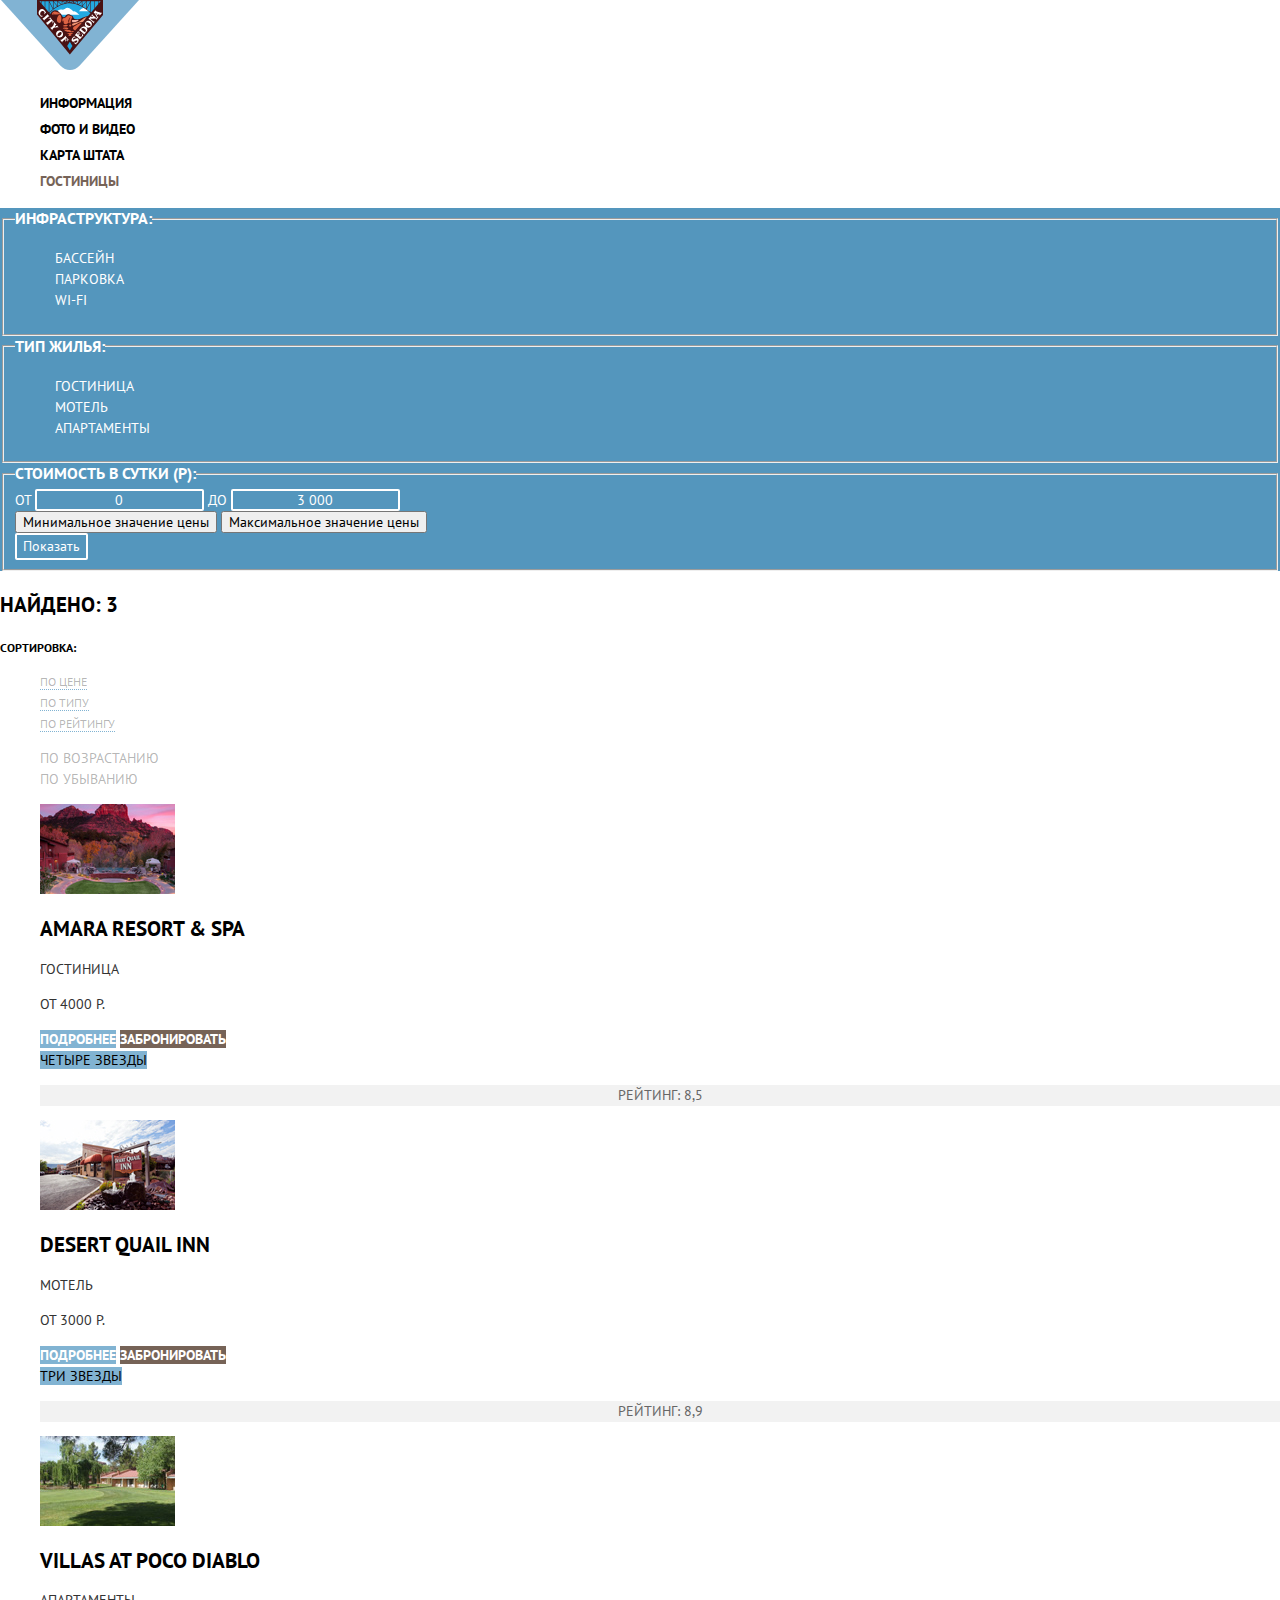
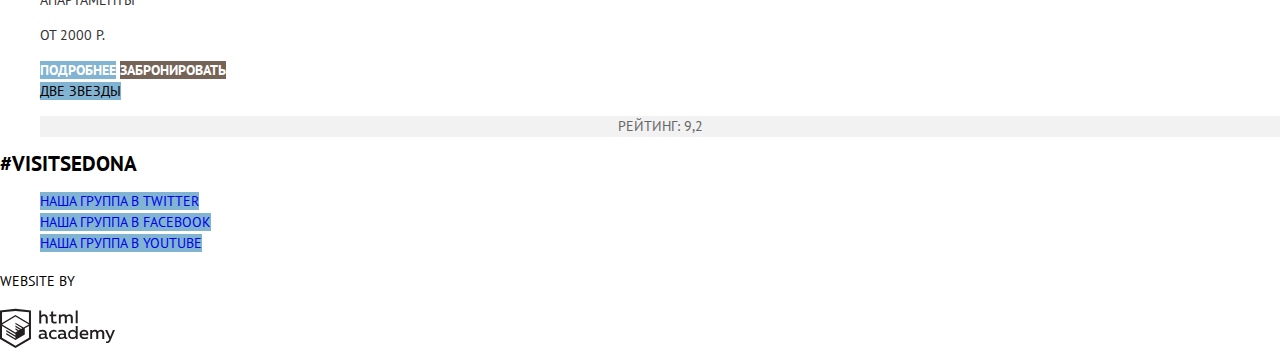
==== hotels.html @ 660ef790 "Исправляет мелкие ошибки в стилях и разметке" ====
<!DOCTYPE html>
<html lang="ru">
  <head>
    <meta charset="utf-8">
    <title>Сайт города Седона</title>
    <link href="https://fonts.googleapis.com/css?family=PT+Sans:400,700&display=swap&subset=cyrillic" rel="stylesheet">
    <link href="css/normalize.css" rel="stylesheet">
    <link href="css/style.css" rel="stylesheet">
  </head>
  <body>

    <!-- Шапка сайта -->
    <header class="header">
        <a href="index.html" class="header__logo">
            <img  src="img/logo-sedona.svg" width="140" height="70" alt="Лого сайта Седона">
        </a>
        <nav class="header__navigaion navigation-header">
          <ul class="navigation-header__list">
            <li class="navigation-header__item">
              <a class="navigation-header__link" href="info.html">Информация</a>
            </li>
            <li class="navigation-header__item">
                <a class="navigation-header__link" href="media.html">Фото и видео</a>
            </li>
            <li class="navigation-header__item">
                <a class="navigation-header__link" href="maps.html">Карта штата</a>
            </li>
            <li class="navigation-header__item">
                <a class="navigation-header__link navigation-header__link--current" href="#">Гостиницы</a>
            </li>
          </ul>
        </nav>
      </header>

      <!-- Главное содержимое страницы -->
      <main class="main">
        <h1 class="visually-hidden">Поиск гостиницы</h1>

        <!-- Раздел с формой поиска отеля -->
        <section class="hotel-search-inner">
          <h2 class="visually-hidden">Форма поиска гостиницы</h2>
            <form  class="form-inner">
              <!-- Группа чекбоксов Инфраструктура -->
              <fieldset class="form-inner__form-group">
                <legend class="form-inner__form-title">
                  Инфраструктура:
                </legend>
                <ul class="form-inner__list" role="none">
                  <li class="form-inner__item">
                    <input class="form-inner__input form-inner__input--checkbox visually-hidden" type="checkbox" name="infrastructure" value="pool" id="infrastructure-pool" checked>
                    <label class="form-inner__label" for="infrastructure-pool">Бассейн</label>
                  </li>
                  <li class="form-inner__item">
                      <input class="form-inner__input form-inner__input--checkbox visually-hidden" type="checkbox" name="infrastructure" value="parking" id="infrastructure-parking">
                      <label class="form-inner__label" for="infrastructure-parking">Парковка</label>
                  </li>
                  <li class="form-inner__item">
                      <input class="form-inner__input form-inner__input--checkbox visually-hidden" type="checkbox" name="infrastructure" value="wifi" id="infrastructure-wifi">
                      <label class="form-inner__label" for="infrastructure-wifi">wi-fi</label>
                  </li>
                </ul>
              </fieldset>

              <!-- Группа чекбоксов Тип жилья -->
              <fieldset class="form-inner__form-group">
                <legend class="form-inner__form-title">
                  Тип жилья:
                </legend>
                <ul class="form-inner__list" role="none">
                  <li class="form-inner__item">
                    <input class="form-inner__input form-inner__input--checkbox visually-hidden" type="checkbox" name="type-housing" value="hotel" id="type-hotel" checked>
                    <label class="form-inner__label" for="type-hotel">Гостиница</label>
                  </li>
                  <li class="form-inner__item">
                      <input class="form-inner__input form-inner__input--checkbox visually-hidden" type="checkbox" name="type-housing" value="motel" id="type-motel" checked>
                      <label class="form-inner__label" for="type-motel">Мотель</label>
                  </li>
                  <li class="form-inner__item">
                      <input class="form-inner__input form-inner__input--checkbox visually-hidden" type="checkbox" name="type-housing" value="apartments" id="type-apartments" checked>
                      <label class="form-inner__label" for="type-apartments">Апартаменты</label>
                  </li>
                </ul>
              </fieldset>

              <!-- Выбор из диапазона -->
              <fieldset class="form-inner__form-group">
                <legend class="form-inner__form-title">
                  Стоимость в сутки (Р):
                </legend>
                <div class="form-inner__range-filter">
                  <div class="form-inner__price-fields">
                      <label class="form-inner__label">От
                        <input class="form-inner__input form-inner__input--text" type="text" name="price-min" value="0" placeholder="От 0">
                      </label>
                      <label class="form-inner__label">До
                        <input class="form-inner__input form-inner__input--text" type="text" name="price-max" value="3 000" placeholder="До 3000">
                      </label>
                  </div>
                  <div class="form-inner__range">
                    <div class="form-inner__range-bar"></div>
                    <div class="form-inner__range-bar form-inner__range-bar--fill"></div>
                    <button class="form-inner__range-grip form-inner__range-grip--min" type="button">Минимальное значение цены</button>
                    <button class="form-inner__range-grip form-inner__range-grip--max" type="button">Максимальное значение цены</button>
                  </div>
                </div>
                <button class="form-inner__button-show" type="submit">Показать</button>
              </fieldset>
            </form>
        </section>

        <!-- Раздел сортировки результатов поиска-->
        <section class="sorting">
          <p class="sorting__text">Найдено: 3</p>
          <h2 class="sorting__title">Сортировка:</h2>
          <ul class="sorting__list">
            <li class="sorting__item">
              <a class="sorting__link sorting__link--current" href="#">По цене</a>
            </li>
            <li class="sorting__item">
              <a class="sorting__link" href="#">По типу</a>
            </li>
            <li class="sorting__item">
              <a class="sorting__link" href="#">По рейтингу</a>
            </li>

          </ul>
          <ul class="sorting__direction-list">
            <li class="sorting__direction-item">
              <a class="sorting__direction-link sorting__direction-link--up" href="#">По возрастанию</a>
            </li>
            <li class="sorting__direction-item">
              <a class="sorting__direction-link sorting__direction-link--down sorting__direction-link--current" href="#">По убыванию</a>
            </li>
          </ul>
        </section>

        <!-- Раздел с результатами сортировки -->
        <section class="catalog">
          <h2 class="visually-hidden">Каталог</h2>
          <ul class="catalog__list">
            <li class="catalog__item">
              <img class="catalog__image" src="img/hotel_1.jpg" width="135" height="90" alt="Amara Resort & Spa">
              <h3 class="catalog__title">
                <a href="#" class="catalog__title-link">Amara Resort & Spa</a>
              </h3>
              <p class="catalog__type-hotel">Гостиница</p>
              <p class="catalog__cost">От 4000 Р.</p>
              <a class="catalog__button catalog__button--more-details" href="#">Подробнее</a>
              <a class="catalog__button catalog__button--booking" href="#">Забронировать</a>
              <div class="catalog__raiting">
                <span class="catalog__raiting-stars">Четыре звезды</span>
                <p class="catalog__raiting-numbers">Рейтинг: 8,5</p>
              </div>
            </li>
            <li class="catalog__item">
                <img class="catalog__image" src="img/hotel_2.jpg" width="135" height="90" alt="Desert Quail Inn">
                <h3 class="catalog__title">
                  <a href="#" class="catalog__title-link">Desert Quail Inn</a>
                </h3>
                <p class="catalog__type-hotel">Мотель</p>
                <p class="catalog__cost">От 3000 Р.</p>
                <a class="catalog__button catalog__button--more-details" href="#">Подробнее</a>
                <a class="catalog__button catalog__button--booking" href="#">Забронировать</a>
                <div class="catalog__raiting">
                  <span class="catalog__raiting-stars">Три звезды</span>
                  <p class="catalog__raiting-numbers">Рейтинг: 8,9</p>
                </div>
            </li>
            <li class="catalog__item">
                <img class="catalog__image" src="img/hotel_3.jpg" width="135" height="90" alt="Villas at Poco Diablo">
                <h3 class="catalog__title">
                  <a href="#" class="catalog__title-link">Villas at Poco Diablo</a>
                </h3>
                <p class="catalog__type-hotel">Апартаменты</p>
                <p class="catalog__cost">От 2000 Р.</p>
                <a class="catalog__button catalog__button--more-details" href="#">Подробнее</a>
                <a class="catalog__button catalog__button--booking" href="#">Забронировать</a>
                <div class="catalog__raiting">
                  <span class="catalog__raiting-stars">Две звезды</span>
                  <p class="catalog__raiting-numbers">Рейтинг: 9,2</p>
                </div>
            </li>
          </ul>
        </section>
      </main>

      <!-- Подвал сайта -->
      <footer class="footer">
        <span class="footer__hashtag">#visitsedona</span>
        <ul class="footer__socials-list">
          <li class="footer__socials-item">
            <a href="#" class="footer__socials-link footer__socials-link--twitter">Наша группа в Twitter</a>
          </li>
          <li class="footer__socials-item">
              <a href="#" class="footer__socials-link footer__socials-link--facebook">Наша группа в Facebook</a>
          </li>
          <li class="footer__socials-item">
              <a href="#" class="footer__socials-link footer__socials-link--youtube">Наша группа в Youtube</a>
          </li>
        </ul>
        <p class="footer__developer-name">Website by</p>
        <span class="footer__logo">
          <a class="footer__developer-link" href="https://htmlacademy.ru/intensive/htmlcss" >
            <img class="footer__developer-image" src="img/logo-htmlacademy.svg" width="115" height="41" alt="htmlacademy.ru">
          </a>
        </span>
      </footer>
  </body>
</html>
---- css/style.css ----
body {
  margin: 0;
  padding: 0;
  font-family: "PT Sans", Arial, sans-serif;
  font-size: 14px;
  line-height: 21px;
  font-weight: 400;
  color: #000000;
  text-transform: uppercase;
}

a {
  text-decoration: none;
}

.visually-hidden {
  position: absolute;
  width: 1px;
  height: 1px;
  margin: -1px;
  border: 0;
  padding: 0;
  white-space: nowrap;
  clip-path: inset(100%);
  clip: rect(0 0 0 0);
  overflow: hidden;
}

/* Стили Header */

.navigation-header {
  line-height: 26px;
}

.navigation-header__list {
  list-style: none;
}

.navigation-header__link {
  color: #000000;
  font-weight: 700;
}

.navigation-header__link:hover,
.navigation-header__link:focus {
  color: #81b3d2;
}

.navigation-header__link:active {
  color: rgba(0, 0, 0, 0.3);
}

.navigation-header__link--current {
  color: #766357;
}

/* Стили index.html */

.main__title {
  font-size: 21px;
  line-height: 26px;
  font-weight: 700;
}

.features {
  background-color: #81b3d2;
}

.features__list {
  list-style: none;
}

.features__title {
  font-size: 14px;
  line-height: 26px;
  color: #333333;
}

.features-item__title {
  font-size: 21px;
  font-weight: 700;
}

.features-item__item-number,
.features-item__description {
  color: #333333;
}

.features-item__title--text-white,
.features-item__item-number--text-white,
.features-item__description--text-white {
  color: #ffffff;
}

.city-attractions {
  list-style: none;
  color: #000000;
}

.city-attractions__title {
  font-size: 21px;
  font-weight: 700;
}

.city-attractions__description {
  color: #333333;
}

.hotel-search__question {
  font-size: 30px;
  line-height: 36px;
  font-weight: 700;
}

.hotel-search__description {
  line-height: 24px;
  color: #333333;
}

.hotel-search__button {
  font: inherit;
  font-size: 21px;
  line-height: 26px;
  font-weight: 700;
  color: #ffffff;
  text-align: center;
  vertical-align: middle;
  text-transform: uppercase;

  border: none;
}

.hotel-search__button-popup {
  background-color: #766357;
}

.hotel-search__button-popup:hover,
.hotel-search__button-popup:focus {
  background-color: #604e43;
}

.hotel-search__button-popup:active {
  color: rgba(255, 255, 255, 0.3);
  background-color: #503e33;
}

.hotel-search__field-name {
  line-height: 26px;
  font-weight: 700;
}

.hotel-search__input {
  font: inherit;
  font-weight: 700;
  text-transform: uppercase;

  background-color: #f2f2f2;
  border: 2px solid #f2f2f2;
}

.hotel-search__input:hover {
  background-color: #ebebeb;
}

.hotel-search__input:focus {
  background-color: #ffffff;
}

::-moz-placeholder {
  opacity: 1;
}

.hotel-search__input::-webkit-input-placeholder { /* Chrome/Opera/Safari */
  color: #000000;
}
.hotel-search__input::-moz-placeholder { /* Firefox 19+ */
  color: #000000;
}
.hotel-search__input:-ms-input-placeholder { /* IE 10+ */
  color: #000000;
}
.hotel-search__input:-moz-placeholder { /* Firefox 18- */
  color: #000000;
}

.hotel-search__button-search {
  background-color: #81b3d2;
}

.hotel-search__button-search:hover,
.hotel-search__button-search:focus {
  background-color: #669ec0;
}

.hotel-search__button-search:active {
  color: rgba(255, 255, 255, 0.3);
  background-color: #5496bd;
}

.map__image {
  background-color: #f2f1ef;
}

/* Стили hotels.html */

.form-inner {
  background-color: #5496bd;
}

.form-inner__list,
.sorting__list,
.sorting__direction-list,
.catalog__list {
  list-style: none;
}

.form-inner__form-title {
  font-size: 16px;
  font-weight: 700;
  color: #ffffff;
}

.form-inner__label {
  color: #ffffff;
}

.form-inner__input {
  background-color: transparent;
  border: 2px solid #ffffff;
  border-radius: 2px;
}

.form-inner__input--text {
  color: #ffffff;
  text-align: center;
}

.form-inner__button-show {
  font: inherit;
  color: #ffffff;
  background-color: transparent;
  border: 2px solid #ffffff;
  border-radius: 2px;
  text-align: center;
}

.form-inner__button-show:hover,
.form-inner__button-show:active,
.form-inner__button-show:focus{
  color: #000000;
  background-color: #ffffff;
  border: 2px solid #ffffff;
}

.sorting__text,
.catalog__title-link {
  font-size: 21px;
  line-height: 26px;
  font-weight: 700;
}

.sorting__title,
.sorting__link {
  font-size: 12px;
  line-height: 18px;
}

.sorting__link,
.sorting__direction-link {
  color: rgba(0, 0, 0, 0.3);
}

.sorting__link {
  border-bottom: 1px dotted #81b3d2;
}

.sorting__link:hover,
.sorting__link:focus,
.sorting__direction-link:hover,
.sorting__direction-link:focus {
  color: #81b3d2;
}

.sorting__link:active,
.sorting__direction-link:active {
  color: #000000;
  border: none;
}

.catalog__image {
  background-color: #5496bd;
}

.catalog__title-link {
  color: #000000;
}

.catalog__title-link:hover,
.catalog__title-link:focus {
  color: #81b3d2;
}

.catalog__title-link:active {
  color: rgba(0, 0, 0, 0.3);
}

.catalog__type-hotel,
.catalog__cost {
  color: #333333;
}

.catalog__button {
  color: #ffffff;
  font-weight: 700;
  text-align: center;
}

.catalog__button--more-details {
  background-color: #81b3d2;
}

.catalog__button--more-details:hover,
.catalog__button--more-details:focus {
  background-color: #669ec0;
}

.catalog__button--more-details:active {
  color: rgba(255, 255, 255, 0.3);
  background-color: #5496bd;
}

.catalog__button--booking {
  background-color: #766357;
}

.catalog__button--booking:hover,
.catalog__button--booking:focus {
  background-color: #604e43;
}

.catalog__button--booking:active {
  color: rgba(255, 255, 255, 0.3);
  background-color: #503e33;
}

.catalog__raiting-stars {
  background-color: #81b3d2;
}

.catalog__raiting-numbers {
  color: #666666;
  text-align: center;
  background-color: #f2f2f2;
}

/* Стили Footer */

.footer__hashtag {
  font-size: 21px;
  font-weight: 700;
  line-height: 26px;
  color: #000000;
}

.footer__socials-list {
  list-style: none;
}

.footer__socials-link {
  background-color: #81b3d2;
}

.footer__socials-link:hover,
.footer__socials-link:focus {
  background-color: #669ec0;;
}

.footer__socials-link:active {
  background-color: #5496bd;;;
}

.footer__developer-name {
  line-height: 26px;
}
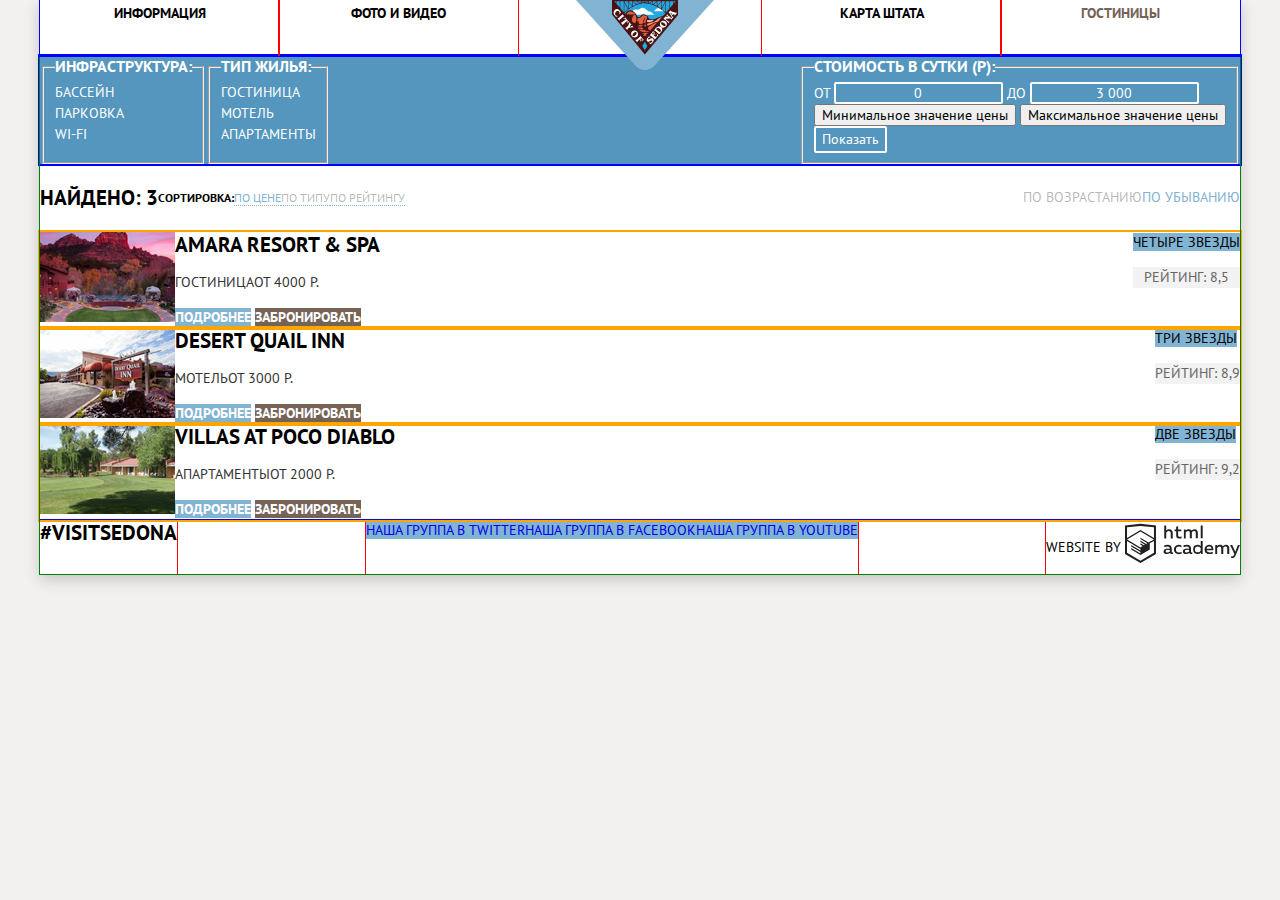
==== commit 9b97a32b: "Добавляет макросетки в index.himl и hotels.html" ====
--- a/hotels.html
+++ b/hotels.html
@@ -1,209 +1,239 @@
 <!DOCTYPE html>
 <html lang="ru">
-  <head>
-    <meta charset="utf-8">
-    <title>Сайт города Седона</title>
-    <link href="https://fonts.googleapis.com/css?family=PT+Sans:400,700&display=swap&subset=cyrillic" rel="stylesheet">
-    <link href="css/normalize.css" rel="stylesheet">
-    <link href="css/style.css" rel="stylesheet">
-  </head>
-  <body>
-
+
+<head>
+  <meta charset="utf-8">
+  <title>Сайт города Седона</title>
+  <link href="https://fonts.googleapis.com/css?family=PT+Sans:400,700&display=swap&subset=cyrillic" rel="stylesheet">
+  <link href="css/normalize.css" rel="stylesheet">
+  <link href="css/style.css" rel="stylesheet">
+</head>
+
+<body>
+  <div class="wrapper">
     <!-- Шапка сайта -->
     <header class="header">
-        <a href="index.html" class="header__logo">
-            <img  src="img/logo-sedona.svg" width="140" height="70" alt="Лого сайта Седона">
-        </a>
-        <nav class="header__navigaion navigation-header">
-          <ul class="navigation-header__list">
-            <li class="navigation-header__item">
-              <a class="navigation-header__link" href="info.html">Информация</a>
-            </li>
-            <li class="navigation-header__item">
-                <a class="navigation-header__link" href="media.html">Фото и видео</a>
-            </li>
-            <li class="navigation-header__item">
-                <a class="navigation-header__link" href="maps.html">Карта штата</a>
-            </li>
-            <li class="navigation-header__item">
-                <a class="navigation-header__link navigation-header__link--current" href="#">Гостиницы</a>
-            </li>
-          </ul>
-        </nav>
-      </header>
-
-      <!-- Главное содержимое страницы -->
-      <main class="main">
-        <h1 class="visually-hidden">Поиск гостиницы</h1>
-
-        <!-- Раздел с формой поиска отеля -->
-        <section class="hotel-search-inner">
-          <h2 class="visually-hidden">Форма поиска гостиницы</h2>
-            <form  class="form-inner">
-              <!-- Группа чекбоксов Инфраструктура -->
-              <fieldset class="form-inner__form-group">
-                <legend class="form-inner__form-title">
-                  Инфраструктура:
-                </legend>
-                <ul class="form-inner__list" role="none">
-                  <li class="form-inner__item">
-                    <input class="form-inner__input form-inner__input--checkbox visually-hidden" type="checkbox" name="infrastructure" value="pool" id="infrastructure-pool" checked>
-                    <label class="form-inner__label" for="infrastructure-pool">Бассейн</label>
-                  </li>
-                  <li class="form-inner__item">
-                      <input class="form-inner__input form-inner__input--checkbox visually-hidden" type="checkbox" name="infrastructure" value="parking" id="infrastructure-parking">
-                      <label class="form-inner__label" for="infrastructure-parking">Парковка</label>
-                  </li>
-                  <li class="form-inner__item">
-                      <input class="form-inner__input form-inner__input--checkbox visually-hidden" type="checkbox" name="infrastructure" value="wifi" id="infrastructure-wifi">
-                      <label class="form-inner__label" for="infrastructure-wifi">wi-fi</label>
-                  </li>
-                </ul>
-              </fieldset>
-
-              <!-- Группа чекбоксов Тип жилья -->
-              <fieldset class="form-inner__form-group">
-                <legend class="form-inner__form-title">
-                  Тип жилья:
-                </legend>
-                <ul class="form-inner__list" role="none">
-                  <li class="form-inner__item">
-                    <input class="form-inner__input form-inner__input--checkbox visually-hidden" type="checkbox" name="type-housing" value="hotel" id="type-hotel" checked>
-                    <label class="form-inner__label" for="type-hotel">Гостиница</label>
-                  </li>
-                  <li class="form-inner__item">
-                      <input class="form-inner__input form-inner__input--checkbox visually-hidden" type="checkbox" name="type-housing" value="motel" id="type-motel" checked>
-                      <label class="form-inner__label" for="type-motel">Мотель</label>
-                  </li>
-                  <li class="form-inner__item">
-                      <input class="form-inner__input form-inner__input--checkbox visually-hidden" type="checkbox" name="type-housing" value="apartments" id="type-apartments" checked>
-                      <label class="form-inner__label" for="type-apartments">Апартаменты</label>
-                  </li>
-                </ul>
-              </fieldset>
-
-              <!-- Выбор из диапазона -->
-              <fieldset class="form-inner__form-group">
-                <legend class="form-inner__form-title">
-                  Стоимость в сутки (Р):
-                </legend>
-                <div class="form-inner__range-filter">
-                  <div class="form-inner__price-fields">
-                      <label class="form-inner__label">От
-                        <input class="form-inner__input form-inner__input--text" type="text" name="price-min" value="0" placeholder="От 0">
-                      </label>
-                      <label class="form-inner__label">До
-                        <input class="form-inner__input form-inner__input--text" type="text" name="price-max" value="3 000" placeholder="До 3000">
-                      </label>
-                  </div>
-                  <div class="form-inner__range">
-                    <div class="form-inner__range-bar"></div>
-                    <div class="form-inner__range-bar form-inner__range-bar--fill"></div>
-                    <button class="form-inner__range-grip form-inner__range-grip--min" type="button">Минимальное значение цены</button>
-                    <button class="form-inner__range-grip form-inner__range-grip--max" type="button">Максимальное значение цены</button>
-                  </div>
-                </div>
-                <button class="form-inner__button-show" type="submit">Показать</button>
-              </fieldset>
-            </form>
-        </section>
-
-        <!-- Раздел сортировки результатов поиска-->
-        <section class="sorting">
-          <p class="sorting__text">Найдено: 3</p>
-          <h2 class="sorting__title">Сортировка:</h2>
-          <ul class="sorting__list">
-            <li class="sorting__item">
-              <a class="sorting__link sorting__link--current" href="#">По цене</a>
-            </li>
-            <li class="sorting__item">
-              <a class="sorting__link" href="#">По типу</a>
-            </li>
-            <li class="sorting__item">
-              <a class="sorting__link" href="#">По рейтингу</a>
-            </li>
-
-          </ul>
-          <ul class="sorting__direction-list">
-            <li class="sorting__direction-item">
-              <a class="sorting__direction-link sorting__direction-link--up" href="#">По возрастанию</a>
-            </li>
-            <li class="sorting__direction-item">
-              <a class="sorting__direction-link sorting__direction-link--down sorting__direction-link--current" href="#">По убыванию</a>
-            </li>
-          </ul>
-        </section>
-
-        <!-- Раздел с результатами сортировки -->
-        <section class="catalog">
-          <h2 class="visually-hidden">Каталог</h2>
-          <ul class="catalog__list">
-            <li class="catalog__item">
-              <img class="catalog__image" src="img/hotel_1.jpg" width="135" height="90" alt="Amara Resort & Spa">
+      <a href="index.html" class="header__logo">
+        <img src="img/logo-sedona.svg" width="140" height="70" alt="Лого сайта Седона">
+      </a>
+      <nav class="header__navigaion navigation-header">
+        <ul class="navigation-header__list">
+          <li class="navigation-header__item">
+            <a class="navigation-header__link" href="info.html">Информация</a>
+          </li>
+          <li class="navigation-header__item">
+            <a class="navigation-header__link" href="media.html">Фото и видео</a>
+          </li>
+          <li class="navigation-header__item">
+            <a class="navigation-header__link" href="maps.html">Карта штата</a>
+          </li>
+          <li class="navigation-header__item">
+            <a class="navigation-header__link navigation-header__link--current" href="#">Гостиницы</a>
+          </li>
+        </ul>
+      </nav>
+    </header>
+
+    <!-- Главное содержимое страницы -->
+    <main class="main">
+      <h1 class="visually-hidden">Поиск гостиницы</h1>
+
+      <!-- Раздел с формой поиска отеля -->
+      <section class="hotel-search-inner">
+        <h2 class="visually-hidden">Форма поиска гостиницы</h2>
+        <form class="form-inner">
+          <!-- Группа чекбоксов Инфраструктура -->
+          <fieldset class="form-inner__form-group">
+            <legend class="form-inner__form-title">
+              Инфраструктура:
+            </legend>
+            <ul class="form-inner__list" role="none">
+              <li class="form-inner__item">
+                <input class="form-inner__input form-inner__input--checkbox visually-hidden" type="checkbox"
+                  name="infrastructure" value="pool" id="infrastructure-pool" checked>
+                <label class="form-inner__label" for="infrastructure-pool">Бассейн</label>
+              </li>
+              <li class="form-inner__item">
+                <input class="form-inner__input form-inner__input--checkbox visually-hidden" type="checkbox"
+                  name="infrastructure" value="parking" id="infrastructure-parking">
+                <label class="form-inner__label" for="infrastructure-parking">Парковка</label>
+              </li>
+              <li class="form-inner__item">
+                <input class="form-inner__input form-inner__input--checkbox visually-hidden" type="checkbox"
+                  name="infrastructure" value="wifi" id="infrastructure-wifi">
+                <label class="form-inner__label" for="infrastructure-wifi">wi-fi</label>
+              </li>
+            </ul>
+          </fieldset>
+
+          <!-- Группа чекбоксов Тип жилья -->
+          <fieldset class="form-inner__form-group">
+            <legend class="form-inner__form-title">
+              Тип жилья:
+            </legend>
+            <ul class="form-inner__list" role="none">
+              <li class="form-inner__item">
+                <input class="form-inner__input form-inner__input--checkbox visually-hidden" type="checkbox"
+                  name="type-housing" value="hotel" id="type-hotel" checked>
+                <label class="form-inner__label" for="type-hotel">Гостиница</label>
+              </li>
+              <li class="form-inner__item">
+                <input class="form-inner__input form-inner__input--checkbox visually-hidden" type="checkbox"
+                  name="type-housing" value="motel" id="type-motel" checked>
+                <label class="form-inner__label" for="type-motel">Мотель</label>
+              </li>
+              <li class="form-inner__item">
+                <input class="form-inner__input form-inner__input--checkbox visually-hidden" type="checkbox"
+                  name="type-housing" value="apartments" id="type-apartments" checked>
+                <label class="form-inner__label" for="type-apartments">Апартаменты</label>
+              </li>
+            </ul>
+          </fieldset>
+
+          <!-- Выбор из диапазона -->
+          <fieldset class="form-inner__form-group">
+            <legend class="form-inner__form-title">
+              Стоимость в сутки (Р):
+            </legend>
+            <div class="form-inner__range-filter">
+              <div class="form-inner__price-fields">
+                <label class="form-inner__label">От
+                  <input class="form-inner__input form-inner__input--text" type="text" name="price-min" value="0"
+                    placeholder="От 0">
+                </label>
+                <label class="form-inner__label">До
+                  <input class="form-inner__input form-inner__input--text" type="text" name="price-max" value="3 000"
+                    placeholder="До 3000">
+                </label>
+              </div>
+              <div class="form-inner__range">
+                <div class="form-inner__range-bar"></div>
+                <div class="form-inner__range-bar form-inner__range-bar--fill"></div>
+                <button class="form-inner__range-grip form-inner__range-grip--min" type="button">Минимальное значение
+                  цены</button>
+                <button class="form-inner__range-grip form-inner__range-grip--max" type="button">Максимальное значение
+                  цены</button>
+              </div>
+            </div>
+            <button class="form-inner__button-show" type="submit">Показать</button>
+          </fieldset>
+        </form>
+      </section>
+
+      <!-- Раздел сортировки результатов поиска-->
+      <section class="sorting">
+        <p class="sorting__text">Найдено: 3</p>
+        <h2 class="sorting__title">Сортировка:</h2>
+        <ul class="sorting__list">
+          <li class="sorting__item">
+            <a class="sorting__link sorting__link--current" href="#">По цене</a>
+          </li>
+          <li class="sorting__item">
+            <a class="sorting__link" href="#">По типу</a>
+          </li>
+          <li class="sorting__item">
+            <a class="sorting__link" href="#">По рейтингу</a>
+          </li>
+
+        </ul>
+        <ul class="sorting__direction-list">
+          <li class="sorting__direction-item">
+            <a class="sorting__direction-link sorting__direction-link--up" href="#">По возрастанию</a>
+          </li>
+          <li class="sorting__direction-item">
+            <a class="sorting__direction-link sorting__direction-link--down sorting__direction-link--current"
+              href="#">По убыванию</a>
+          </li>
+        </ul>
+      </section>
+
+      <!-- Раздел с результатами сортировки -->
+      <section class="catalog">
+        <h2 class="visually-hidden">Каталог</h2>
+        <ul class="catalog__list">
+          <li class="catalog__item">
+            <img class="catalog__image" src="img/hotel_1.jpg" width="135" height="90" alt="Amara Resort & Spa">
+            <div class="catalog__wrapper">
               <h3 class="catalog__title">
                 <a href="#" class="catalog__title-link">Amara Resort & Spa</a>
               </h3>
-              <p class="catalog__type-hotel">Гостиница</p>
-              <p class="catalog__cost">От 4000 Р.</p>
+              <div class="catalog__container">
+                <p class="catalog__type-hotel">Гостиница</p>
+                <p class="catalog__cost">От 4000 Р.</p>
+              </div>
               <a class="catalog__button catalog__button--more-details" href="#">Подробнее</a>
               <a class="catalog__button catalog__button--booking" href="#">Забронировать</a>
-              <div class="catalog__raiting">
-                <span class="catalog__raiting-stars">Четыре звезды</span>
-                <p class="catalog__raiting-numbers">Рейтинг: 8,5</p>
-              </div>
-            </li>
-            <li class="catalog__item">
-                <img class="catalog__image" src="img/hotel_2.jpg" width="135" height="90" alt="Desert Quail Inn">
-                <h3 class="catalog__title">
-                  <a href="#" class="catalog__title-link">Desert Quail Inn</a>
-                </h3>
+            </div>
+            <div class="catalog__raiting">
+              <span class="catalog__raiting-stars">Четыре звезды</span>
+              <p class="catalog__raiting-numbers">Рейтинг: 8,5</p>
+            </div>
+          </li>
+          <li class="catalog__item">
+            <img class="catalog__image" src="img/hotel_2.jpg" width="135" height="90" alt="Desert Quail Inn">
+            <div class="catalog__wrapper">
+              <h3 class="catalog__title">
+                <a href="#" class="catalog__title-link">Desert Quail Inn</a>
+              </h3>
+              <div class="catalog__container">
                 <p class="catalog__type-hotel">Мотель</p>
                 <p class="catalog__cost">От 3000 Р.</p>
-                <a class="catalog__button catalog__button--more-details" href="#">Подробнее</a>
-                <a class="catalog__button catalog__button--booking" href="#">Забронировать</a>
-                <div class="catalog__raiting">
-                  <span class="catalog__raiting-stars">Три звезды</span>
-                  <p class="catalog__raiting-numbers">Рейтинг: 8,9</p>
-                </div>
-            </li>
-            <li class="catalog__item">
-                <img class="catalog__image" src="img/hotel_3.jpg" width="135" height="90" alt="Villas at Poco Diablo">
-                <h3 class="catalog__title">
-                  <a href="#" class="catalog__title-link">Villas at Poco Diablo</a>
-                </h3>
+              </div>
+              <a class="catalog__button catalog__button--more-details" href="#">Подробнее</a>
+              <a class="catalog__button catalog__button--booking" href="#">Забронировать</a>
+            </div>
+            <div class="catalog__raiting">
+              <span class="catalog__raiting-stars">Три звезды</span>
+              <p class="catalog__raiting-numbers">Рейтинг: 8,9</p>
+            </div>
+          </li>
+          <li class="catalog__item">
+            <img class="catalog__image" src="img/hotel_3.jpg" width="135" height="90" alt="Villas at Poco Diablo">
+            <div class="catalog__wrapper">
+              <h3 class="catalog__title">
+                <a href="#" class="catalog__title-link">Villas at Poco Diablo</a>
+              </h3>
+              <div class="catalog__container">
                 <p class="catalog__type-hotel">Апартаменты</p>
                 <p class="catalog__cost">От 2000 Р.</p>
-                <a class="catalog__button catalog__button--more-details" href="#">Подробнее</a>
-                <a class="catalog__button catalog__button--booking" href="#">Забронировать</a>
-                <div class="catalog__raiting">
-                  <span class="catalog__raiting-stars">Две звезды</span>
-                  <p class="catalog__raiting-numbers">Рейтинг: 9,2</p>
-                </div>
-            </li>
-          </ul>
-        </section>
-      </main>
-
-      <!-- Подвал сайта -->
-      <footer class="footer">
-        <span class="footer__hashtag">#visitsedona</span>
-        <ul class="footer__socials-list">
-          <li class="footer__socials-item">
-            <a href="#" class="footer__socials-link footer__socials-link--twitter">Наша группа в Twitter</a>
-          </li>
-          <li class="footer__socials-item">
-              <a href="#" class="footer__socials-link footer__socials-link--facebook">Наша группа в Facebook</a>
-          </li>
-          <li class="footer__socials-item">
-              <a href="#" class="footer__socials-link footer__socials-link--youtube">Наша группа в Youtube</a>
-          </li>
-        </ul>
+              </div>
+              <a class="catalog__button catalog__button--more-details" href="#">Подробнее</a>
+              <a class="catalog__button catalog__button--booking" href="#">Забронировать</a>
+            </div>
+            <div class="catalog__raiting">
+              <span class="catalog__raiting-stars">Две звезды</span>
+              <p class="catalog__raiting-numbers">Рейтинг: 9,2</p>
+            </div>
+          </li>
+        </ul>
+      </section>
+    </main>
+
+    <!-- Подвал сайта -->
+    <footer class="footer">
+      <span class="footer__hashtag">#visitsedona</span>
+      <ul class="footer__socials-list">
+        <li class="footer__socials-item">
+          <a href="#" class="footer__socials-link footer__socials-link--twitter">Наша группа в Twitter</a>
+        </li>
+        <li class="footer__socials-item">
+          <a href="#" class="footer__socials-link footer__socials-link--facebook">Наша группа в Facebook</a>
+        </li>
+        <li class="footer__socials-item">
+          <a href="#" class="footer__socials-link footer__socials-link--youtube">Наша группа в Youtube</a>
+        </li>
+      </ul>
+      <div class="footer__wrapper-developer">
         <p class="footer__developer-name">Website by</p>
         <span class="footer__logo">
-          <a class="footer__developer-link" href="https://htmlacademy.ru/intensive/htmlcss" >
-            <img class="footer__developer-image" src="img/logo-htmlacademy.svg" width="115" height="41" alt="htmlacademy.ru">
+          <a class="footer__developer-link" href="https://htmlacademy.ru/intensive/htmlcss">
+            <img class="footer__developer-image" src="img/logo-htmlacademy.svg" width="115" height="41"
+              alt="htmlacademy.ru">
           </a>
         </span>
-      </footer>
-  </body>
+      </div>
+    </footer>
+  </div>
+</body>
+
 </html>
--- a/css/style.css
+++ b/css/style.css
@@ -1,3 +1,11 @@
+html {
+  box-sizing: border-box;
+}
+
+*, *::after, *::before {
+  box-sizing: inherit;
+}
+
 body {
   margin: 0;
   padding: 0;
@@ -7,6 +15,7 @@
   font-weight: 400;
   color: #000000;
   text-transform: uppercase;
+  background-color: #f2f1ef;
 }
 
 a {
@@ -26,14 +35,47 @@
   overflow: hidden;
 }
 
+.wrapper {
+  outline: 1px solid #008000;
+  width: 1200px;
+  background-color: #ffffff;
+  margin: 0 auto;
+  box-shadow: 0px 5px 15px 0px rgba(0, 1, 1, 0.2);
+}
+
 /* Стили Header */
+.header {
+  position: relative;
+}
+
+.header__logo {
+  position: absolute;
+  top: 0;
+  left: 44.6%;
+}
 
 .navigation-header {
   line-height: 26px;
 }
 
 .navigation-header__list {
+  display: flex;
+  align-items: center;
   list-style: none;
+  margin: 0;
+  padding:0;
+  outline: 1px solid blue;
+}
+
+.navigation-header__item {
+  flex-basis: 239px;
+  text-align: center;
+  min-height: 56px;
+  outline: 1px solid red;
+}
+
+.navigation-header__item:nth-child(3) {
+  margin-left: auto;
 }
 
 .navigation-header__link {
@@ -60,6 +102,7 @@
   font-size: 21px;
   line-height: 26px;
   font-weight: 700;
+  text-align: center;
 }
 
 .features {
@@ -67,23 +110,56 @@
 }
 
 .features__list {
+  display: flex;
+  flex-wrap: wrap;
   list-style: none;
+  margin: 0;
+  padding: 0;
+}
+
+.features__item {
+  flex-basis: 1150px;
+  flex-grow: 1;
+  outline: 1px solid red;
+}
+
+.features__wrapper {
+  display: inline-block;
+  outline: 1px solid yellow;
+}
+
+/* .features__item:nth-child(1),
+.features__item:nth-child(2) {
+  margin-right: auto;
+} */
+
+.features__item:nth-child(2) {
+  text-align: right;
+}
+
+.features__item:nth-child(3),
+.features__item:nth-child(4),
+.features__item:nth-child(5) {
+  flex-basis: 140px;
 }
 
 .features__title {
   font-size: 14px;
   line-height: 26px;
   color: #333333;
+  text-align: center;
 }
 
 .features-item__title {
   font-size: 21px;
   font-weight: 700;
+  text-align: center;
 }
 
 .features-item__item-number,
 .features-item__description {
   color: #333333;
+  text-align: center;
 }
 
 .features-item__title--text-white,
@@ -93,17 +169,32 @@
 }
 
 .city-attractions {
+  display: flex;
+  flex-grow: 1;
   list-style: none;
+  margin: 0;
+  padding: 0;
   color: #000000;
 }
 
 .city-attractions__title {
   font-size: 21px;
   font-weight: 700;
+  text-align: center;
 }
 
 .city-attractions__description {
   color: #333333;
+  text-align: center;
+}
+
+.hotel-search__wrapper-text{
+  display:flex;
+  flex-direction: column;
+  align-items: center;
+  width: 400px;
+  outline: 1px solid red;
+  margin: 0 auto;
 }
 
 .hotel-search__question {
@@ -115,6 +206,14 @@
 .hotel-search__description {
   line-height: 24px;
   color: #333333;
+  text-align: center;
+}
+
+.hotel-search__wrapper-form {
+  display: flex;
+  flex-direction: column;
+  width: 570px;
+  margin: 0 auto;
 }
 
 .hotel-search__button {
@@ -144,6 +243,11 @@
   background-color: #503e33;
 }
 
+.hotel-search__popup-form {
+  display: flex;
+  flex-direction: column;
+}
+
 .hotel-search__field-name {
   line-height: 26px;
   font-weight: 700;
@@ -204,7 +308,13 @@
 /* Стили hotels.html */
 
 .form-inner {
+  display: flex;
   background-color: #5496bd;
+  outline: 2px solid blue;
+}
+
+.form-inner__form-group:nth-child(2) {
+  margin-right: auto;
 }
 
 .form-inner__list,
@@ -212,6 +322,8 @@
 .sorting__direction-list,
 .catalog__list {
   list-style: none;
+  margin: 0;
+  padding: 0;
 }
 
 .form-inner__form-title {
@@ -250,6 +362,20 @@
   color: #000000;
   background-color: #ffffff;
   border: 2px solid #ffffff;
+}
+
+.sorting {
+  display: flex;
+  align-items: center;
+}
+
+.sorting__list,
+.sorting__direction-list {
+  display: flex;
+}
+
+.sorting__list {
+  margin-right: auto;
 }
 
 .sorting__text,
@@ -287,8 +413,23 @@
   border: none;
 }
 
+.sorting__link--current,
+.sorting__direction-link--current {
+  color: #81b3d2;
+}
+
+.catalog__item {
+  display: flex;
+  outline: 2px solid orange;
+}
+
 .catalog__image {
   background-color: #5496bd;
+}
+
+.catalog__title {
+  margin: 0;
+  padding: 0;
 }
 
 .catalog__title-link {
@@ -304,6 +445,10 @@
   color: rgba(0, 0, 0, 0.3);
 }
 
+.catalog__container {
+  display: flex;
+}
+
 .catalog__type-hotel,
 .catalog__cost {
   color: #333333;
@@ -343,6 +488,10 @@
   background-color: #503e33;
 }
 
+.catalog__raiting {
+  margin-left: auto;
+}
+
 .catalog__raiting-stars {
   background-color: #81b3d2;
 }
@@ -355,7 +504,14 @@
 
 /* Стили Footer */
 
+.footer {
+  display: flex;
+  outline: 1px solid blue;
+}
+
 .footer__hashtag {
+  outline: 1px solid red;
+  margin-right: auto;
   font-size: 21px;
   font-weight: 700;
   line-height: 26px;
@@ -363,7 +519,11 @@
 }
 
 .footer__socials-list {
+  display: flex;
+  outline: 1px solid red;
   list-style: none;
+  margin: 0;
+  padding: 0;
 }
 
 .footer__socials-link {
@@ -379,6 +539,18 @@
   background-color: #5496bd;;;
 }
 
+.footer__wrapper-developer {
+  outline: 1px solid red;
+  margin-left: auto;
+}
+
 .footer__developer-name {
-  line-height: 26px;
-}
+  display: inline-block;
+  line-height: 26px;
+  vertical-align: middle;
+}
+
+.footer__logo {
+  display: inline-block;
+  vertical-align: middle;
+}
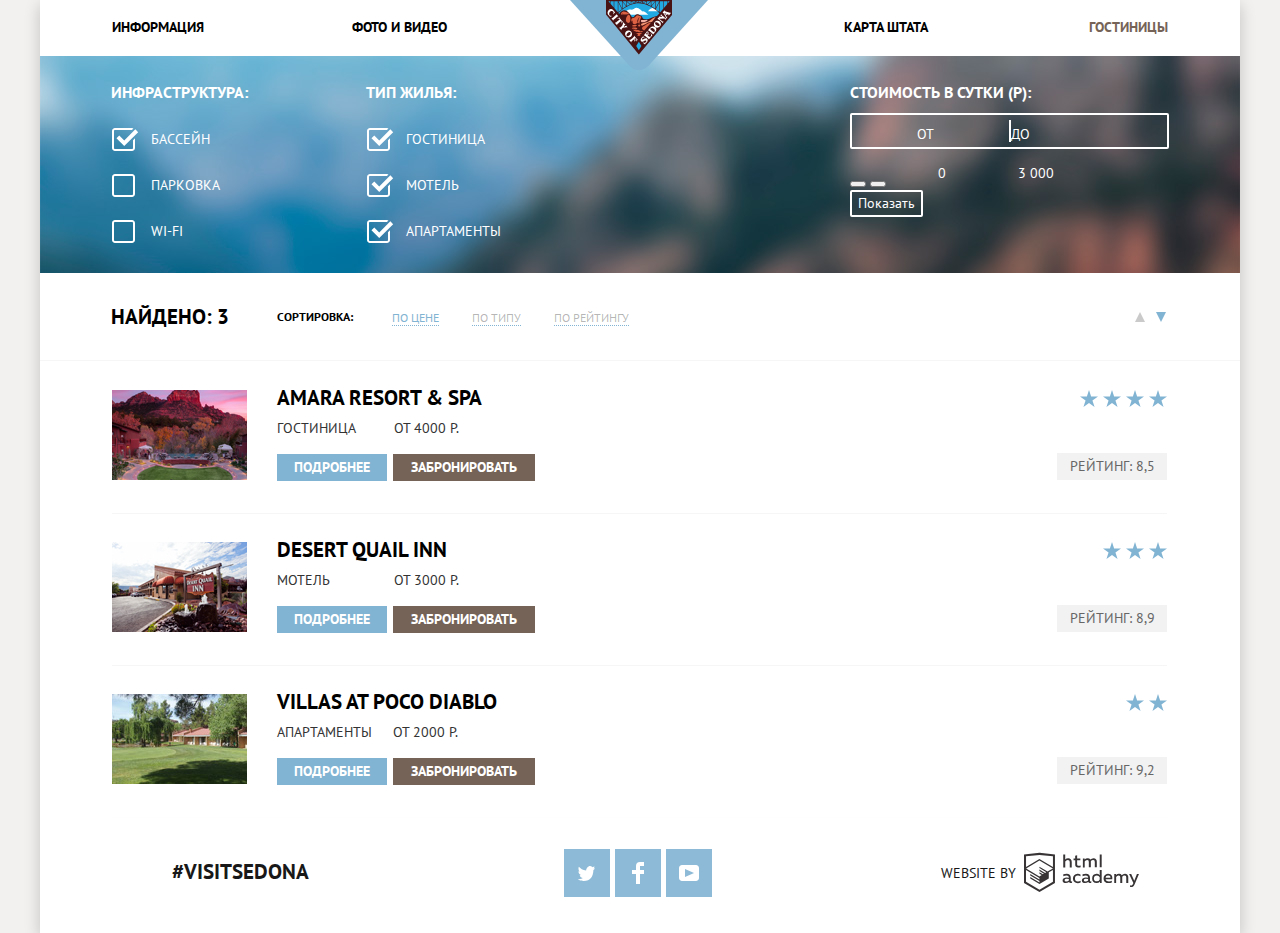
==== commit 6a393ac5: "Добавляет разметку и стиля для декоративных элеметнов" ====
--- a/hotels.html
+++ b/hotels.html
@@ -18,16 +18,16 @@
       </a>
       <nav class="header__navigaion navigation-header">
         <ul class="navigation-header__list">
-          <li class="navigation-header__item">
+          <li class="navigation-header__item navigation-header__item--left">
             <a class="navigation-header__link" href="info.html">Информация</a>
           </li>
-          <li class="navigation-header__item">
+          <li class="navigation-header__item navigation-header__item--left">
             <a class="navigation-header__link" href="media.html">Фото и видео</a>
           </li>
-          <li class="navigation-header__item">
+          <li class="navigation-header__item navigation-header__item--right">
             <a class="navigation-header__link" href="maps.html">Карта штата</a>
           </li>
-          <li class="navigation-header__item">
+          <li class="navigation-header__item navigation-header__item--right">
             <a class="navigation-header__link navigation-header__link--current" href="#">Гостиницы</a>
           </li>
         </ul>
@@ -95,26 +95,28 @@
             <legend class="form-inner__form-title">
               Стоимость в сутки (Р):
             </legend>
-            <div class="form-inner__range-filter">
-              <div class="form-inner__price-fields">
-                <label class="form-inner__label">От
-                  <input class="form-inner__input form-inner__input--text" type="text" name="price-min" value="0"
-                    placeholder="От 0">
-                </label>
-                <label class="form-inner__label">До
-                  <input class="form-inner__input form-inner__input--text" type="text" name="price-max" value="3 000"
-                    placeholder="До 3000">
-                </label>
-              </div>
-              <div class="form-inner__range">
-                <div class="form-inner__range-bar"></div>
-                <div class="form-inner__range-bar form-inner__range-bar--fill"></div>
-                <button class="form-inner__range-grip form-inner__range-grip--min" type="button">Минимальное значение
-                  цены</button>
-                <button class="form-inner__range-grip form-inner__range-grip--max" type="button">Максимальное значение
-                  цены</button>
-              </div>
-            </div>
+
+            <div class="form-inner__price-fields">
+              <label class="form-inner__label">От
+                <input class="form-inner__input form-inner__input--text" type="text" name="price-min" value="0"
+                  placeholder="От 0">
+              </label>
+              <label class="form-inner__label">До
+                <input class="form-inner__input form-inner__input--text" type="text" name="price-max" value="3 000"
+                  placeholder="До 3000">
+              </label>
+            </div>
+            <div class="form-inner__range">
+              <div class="form-inner__range-bar"></div>
+              <div class="form-inner__range-bar form-inner__range-bar--fill"></div>
+              <button class="form-inner__range-grip form-inner__range-grip--min" type="button">
+                <span class="visually-hidden">Минимальное значение цены</span>
+              </button>
+              <button class="form-inner__range-grip form-inner__range-grip--max" type="button">
+                <span class="visually-hidden">Максимальное значение цены</span>
+              </button>
+            </div>
+
             <button class="form-inner__button-show" type="submit">Показать</button>
           </fieldset>
         </form>
@@ -138,11 +140,16 @@
         </ul>
         <ul class="sorting__direction-list">
           <li class="sorting__direction-item">
-            <a class="sorting__direction-link sorting__direction-link--up" href="#">По возрастанию</a>
+            <a class="sorting__direction-link sorting__direction-link--up" href="#">
+              <span class="visually-hidden">По возрастанию</span>
+            </a>
           </li>
           <li class="sorting__direction-item">
             <a class="sorting__direction-link sorting__direction-link--down sorting__direction-link--current"
-              href="#">По убыванию</a>
+              href="#">
+              <span class="visually-hidden">По убыванию</span>
+
+            </a>
           </li>
         </ul>
       </section>
@@ -158,14 +165,20 @@
                 <a href="#" class="catalog__title-link">Amara Resort & Spa</a>
               </h3>
               <div class="catalog__container">
-                <p class="catalog__type-hotel">Гостиница</p>
+                <p class="catalog__accommodation catalog__accommodation--hotel">Гостиница</p>
                 <p class="catalog__cost">От 4000 Р.</p>
               </div>
               <a class="catalog__button catalog__button--more-details" href="#">Подробнее</a>
               <a class="catalog__button catalog__button--booking" href="#">Забронировать</a>
             </div>
             <div class="catalog__raiting">
-              <span class="catalog__raiting-stars">Четыре звезды</span>
+              <span class="catalog__raiting-stars visually-hidden">Четыре звезды</span>
+              <ul class="catalog__stars-list">
+                <li class="catalog__stars-item"></li>
+                <li class="catalog__stars-item"></li>
+                <li class="catalog__stars-item"></li>
+                <li class="catalog__stars-item"></li>
+              </ul>
               <p class="catalog__raiting-numbers">Рейтинг: 8,5</p>
             </div>
           </li>
@@ -176,14 +189,19 @@
                 <a href="#" class="catalog__title-link">Desert Quail Inn</a>
               </h3>
               <div class="catalog__container">
-                <p class="catalog__type-hotel">Мотель</p>
+                <p class="catalog__accommodation catalog__accommodation--motel">Мотель</p>
                 <p class="catalog__cost">От 3000 Р.</p>
               </div>
               <a class="catalog__button catalog__button--more-details" href="#">Подробнее</a>
               <a class="catalog__button catalog__button--booking" href="#">Забронировать</a>
             </div>
             <div class="catalog__raiting">
-              <span class="catalog__raiting-stars">Три звезды</span>
+              <span class="catalog__raiting-stars visually-hidden">Три звезды</span>
+              <ul class="catalog__stars-list">
+                  <li class="catalog__stars-item"></li>
+                  <li class="catalog__stars-item"></li>
+                  <li class="catalog__stars-item"></li>
+                </ul>
               <p class="catalog__raiting-numbers">Рейтинг: 8,9</p>
             </div>
           </li>
@@ -194,14 +212,18 @@
                 <a href="#" class="catalog__title-link">Villas at Poco Diablo</a>
               </h3>
               <div class="catalog__container">
-                <p class="catalog__type-hotel">Апартаменты</p>
+                <p class="catalog__accommodation catalog__accommodation--apartments">Апартаменты</p>
                 <p class="catalog__cost">От 2000 Р.</p>
               </div>
               <a class="catalog__button catalog__button--more-details" href="#">Подробнее</a>
               <a class="catalog__button catalog__button--booking" href="#">Забронировать</a>
             </div>
             <div class="catalog__raiting">
-              <span class="catalog__raiting-stars">Две звезды</span>
+              <span class="catalog__raiting-stars visually-hidden">Две звезды</span>
+              <ul class="catalog__stars-list">
+                  <li class="catalog__stars-item"></li>
+                  <li class="catalog__stars-item"></li>
+                </ul>
               <p class="catalog__raiting-numbers">Рейтинг: 9,2</p>
             </div>
           </li>
@@ -211,27 +233,46 @@
 
     <!-- Подвал сайта -->
     <footer class="footer">
-      <span class="footer__hashtag">#visitsedona</span>
-      <ul class="footer__socials-list">
-        <li class="footer__socials-item">
-          <a href="#" class="footer__socials-link footer__socials-link--twitter">Наша группа в Twitter</a>
-        </li>
-        <li class="footer__socials-item">
-          <a href="#" class="footer__socials-link footer__socials-link--facebook">Наша группа в Facebook</a>
-        </li>
-        <li class="footer__socials-item">
-          <a href="#" class="footer__socials-link footer__socials-link--youtube">Наша группа в Youtube</a>
-        </li>
-      </ul>
-      <div class="footer__wrapper-developer">
-        <p class="footer__developer-name">Website by</p>
-        <span class="footer__logo">
-          <a class="footer__developer-link" href="https://htmlacademy.ru/intensive/htmlcss">
-            <img class="footer__developer-image" src="img/logo-htmlacademy.svg" width="115" height="41"
-              alt="htmlacademy.ru">
-          </a>
-        </span>
-      </div>
+        <span class="footer__hashtag">#visitsedona</span>
+        <ul class="footer__socials-list">
+          <li class="footer__socials-item">
+            <a href="#" class="footer__socials-link footer__socials-link--twitter" aria-label="Наша группа в Twitter">
+              <span class="visually-hidden">Наша группа в Twitter</span>
+              <svg xmlns="http://www.w3.org/2000/svg" xmlns:xlink="http://www.w3.org/1999/xlink" width="17" height="15" viewbox="0 0 17 15">
+                <path fill="#FFF" d="M10.95.144c1.685-.496 2.984.27 3.577 1.179.673-.231 1.331-.481 2.011-.708a2.345 2.345 0 0 1-.857 1.768c.685.17 1.304-.491 1.304-.491-.169 1-1.006 1.788-1.563 2.024-.231 6.75-3.175 11.217-10.077 11.082h-.446c-.41 0-4.164-.46-4.898-1.887 2.271.196 3.893-.422 4.693-1.177-.96-.3-2.679-.477-2.979-2.95.349.106.564.228 1.19.119C1.705 8.247.374 7.53.448 5.33c.285.328 1.067.536 1.34.472C1.085 5.561-.182 2.442.894.85c1.818 1.854 3.735 3.606 7.152 3.773C8.254 2.33 9.183.793 10.95.144z"/>
+              </svg>
+            </a>
+          </li>
+          <li class="footer__socials-item">
+            <a href="#" class="footer__socials-link footer__socials-link--facebook" aria-label="Наша группа в Facebook">
+              <span class="visually-hidden">Наша группа в Facebook</span>
+              <svg xmlns="http://www.w3.org/2000/svg" width="12" height="22" viewbox="0 0 12 22">
+                <path fill="#FFF" d="M12 4V0H8a4 4 0 0 0-4 4v4H0v4h4v10h4V12h4V8H8V4h4z"/>
+              </svg>
+            </a>
+          </li>
+          <li class="footer__socials-item">
+            <a href="#" class="footer__socials-link footer__socials-link--youtube" aria-label="Наша группа в Youtube">
+              <span class="visually-hidden">Наша группа в Youtube</span>
+              <svg xmlns="http://www.w3.org/2000/svg" xmlns:xlink="http://www.w3.org/1999/xlink" width="20" height="16" viewbox="0 0 20 16">
+                <path fill="#FFF" d="M17 0H3C1.35 0 0 1.35 0 3v10c0 1.65 1.35 3 3 3h14c1.65 0 3-1.35 3-3V3c0-1.65-1.35-3-3-3zM6.027 11.998V4.002L15.014 8l-8.987 3.998z"/>
+              </svg>
+
+            </a>
+          </li>
+        </ul>
+        <div class="footer__wrapper-developer">
+          <p class="footer__developer-name">Website by</p>
+          <span class="footer__logo">
+            <a class="footer__developer-link" href="https://htmlacademy.ru/intensive/htmlcss">
+              <!-- <img class="footer__developer-image" src="img/logo-htmlacademy.svg" width="115" height="41"
+                alt="htmlacademy.ru"> -->
+              <svg id="Layer_1" data-name="Layer 1" xmlns="http://www.w3.org/2000/svg" width="115" height="41" viewbox="0 0 108.08 36.85"><title>logo-htmlacademy-small1</title>
+                <path d="M44.61,26.88a2,2,0,0,0,.55-0.1v1.33a3.25,3.25,0,0,1-1.18.21,1.67,1.67,0,0,1-1.67-1,4.84,4.84,0,0,1-3.14,1.08c-1.51,0-2.91-.83-2.91-2.55,0-2.13,2-2.79,3.71-2.79a11.08,11.08,0,0,1,2.17.25v-0.3c0-1-.76-1.77-2.19-1.77a7.42,7.42,0,0,0-3,.64v-1.7a10.21,10.21,0,0,1,3.19-.55c2.36,0,3.81,1.12,3.81,3.65v3a0.54,0.54,0,0,0,.49.59h0.17Zm-6.44-1.13A1.35,1.35,0,0,0,39.63,27h0.11a3.39,3.39,0,0,0,2.41-1V24.58a9.72,9.72,0,0,0-1.81-.21c-1,0-2.16.33-2.16,1.38h0Zm12.36-6.11a5,5,0,0,1,2.57.64V22a4.08,4.08,0,0,0-2.3-.7,2.75,2.75,0,1,0,0,5.49,5,5,0,0,0,2.43-.64v1.71a6.27,6.27,0,0,1-2.76.57A4.21,4.21,0,0,1,46,24.51q0-.21,0-0.41a4.32,4.32,0,0,1,4.18-4.46h0.38Zm12.17,7.24a2,2,0,0,0,.55-0.1v1.33a3.25,3.25,0,0,1-1.18.21,1.67,1.67,0,0,1-1.67-1,4.84,4.84,0,0,1-3.14,1.08c-1.51,0-2.91-.83-2.91-2.55,0-2.13,2-2.79,3.71-2.79a11.08,11.08,0,0,1,2.17.25v-0.3c0-1-.76-1.77-2.19-1.77a7.42,7.42,0,0,0-3,.64v-1.7a10.21,10.21,0,0,1,3.19-.55c2.36,0,3.81,1.12,3.81,3.65v3a0.54,0.54,0,0,0,.49.59h0.17Zm-6.44-1.13A1.35,1.35,0,0,0,57.73,27h0.11a3.39,3.39,0,0,0,2.41-1V24.58a9.72,9.72,0,0,0-1.81-.21c-1.06,0-2.16.33-2.16,1.38h0ZM73,16V28.2H71.35V26.88a3.88,3.88,0,0,1-3.19,1.54,4.4,4.4,0,0,1,0-8.78,3.81,3.81,0,0,1,3,1.3V16H73Zm-4.53,5.22a2.76,2.76,0,1,0,0,5.52A2.86,2.86,0,0,0,71.15,25V23A2.91,2.91,0,0,0,68.49,21.27ZM79,19.64c3.31,0,4.46,2.68,3.92,5.09H76.7c0.21,1.5,1.67,2.11,3.19,2.11a6.11,6.11,0,0,0,2.64-.59v1.6a7.14,7.14,0,0,1-3,.57C77,28.42,74.78,27,74.78,24a4.18,4.18,0,0,1,4-4.39H79Zm0.09,1.54a2.28,2.28,0,0,0-2.44,2.1v0.06H81.3A2,2,0,0,0,79.13,21.18Zm5.73,7V19.87h1.65v1a3.81,3.81,0,0,1,2.78-1.27A2.86,2.86,0,0,1,91.89,21a4.12,4.12,0,0,1,2.91-1.33A3.06,3.06,0,0,1,98,23V28.2h-1.9V23.05a1.59,1.59,0,0,0-1.42-1.75H94.42a2.8,2.8,0,0,0-2.07,1.12V28.2h-1.9V23.05A1.59,1.59,0,0,0,89,21.31H88.8a3,3,0,0,0-2.21,1.29v5.63H84.86Zm21.31-8.33h1.9l-3.91,9.46c-0.9,2.17-2.09,2.86-3.35,2.86a4.76,4.76,0,0,1-1.1-.14V30.46a2.86,2.86,0,0,0,.85.12c0.9,0,1.58-.64,2.07-1.9l0.17-.42-4-8.4h2l2.86,6.29ZM38.73,1.46V6.22a3.81,3.81,0,0,1,2.7-1.14,3.25,3.25,0,0,1,3.44,3.4v5.15H43V8.72a1.81,1.81,0,0,0-1.61-2h-0.3a2.93,2.93,0,0,0-2.32,1.39v5.52h-1.9V1.46h1.9ZM49.94,2.31v3h3V6.91h-3v3.81c0,1.1.5,1.46,1.58,1.46a4.49,4.49,0,0,0,1.69-.33v1.6A6.8,6.8,0,0,1,51,13.8a2.55,2.55,0,0,1-2.86-2.74V6.89H46.58V5.26h1.5V2.74Zm5.4,11.31V5.28H57v1A3.81,3.81,0,0,1,59.77,5a2.86,2.86,0,0,1,2.6,1.33A4.12,4.12,0,0,1,65.28,5,3.06,3.06,0,0,1,68.44,8.4v5.21h-1.9V8.46a1.59,1.59,0,0,0-1.42-1.75H64.89a2.8,2.8,0,0,0-2.07,1.12v5.78h-1.9V8.46A1.59,1.59,0,0,0,59.5,6.71H59.27A3,3,0,0,0,57.06,8v5.63H55.34ZM71.17,1.45H73V13.6H71.17V1.45ZM14.71,0H14.55L0,1.54V28.21l14.55,8.66,14.55-8.66V1.54Zm12.5,27.1L14.55,34.64,1.9,27.12V16.18l12.59,7.5V25L5.86,19.9v1.31l8.68,5.21v1.39L5.87,22.65V24l8.68,5.21,8.75-5.24V18.31L27.2,16V27.12Zm0-12.53-3.48,2-1.6,1L14.51,13v1.31L21,18.23H21l-0.14.09-1,.54-5.37-3.2V17l4.24,2.52-1,.67-3.2-1.9v1.31l2.1,1.24L14.5,22.1,2,14.65,14.51,7.11Zm0-1.32L14.49,5.76,1.91,13.25v-10L14.56,1.92,27.21,3.25v10h0Z" transform="translate(0 -0.02)" fill="#231f20"/>
+              </svg>
+            </a>
+          </span>
+        </div>
     </footer>
   </div>
 </body>
--- a/css/style.css
+++ b/css/style.css
@@ -9,12 +9,14 @@
 body {
   margin: 0;
   padding: 0;
+
   font-family: "PT Sans", Arial, sans-serif;
   font-size: 14px;
   line-height: 21px;
   font-weight: 400;
+  text-transform: uppercase;
+
   color: #000000;
-  text-transform: uppercase;
   background-color: #f2f1ef;
 }
 
@@ -22,56 +24,68 @@
   text-decoration: none;
 }
 
-.visually-hidden {
+.visually-hidden:not(:focus):not(:active),
+input[type="checkbox"].visually-hidden,
+input[type="radio"].visually-hidden {
   position: absolute;
+
   width: 1px;
   height: 1px;
   margin: -1px;
   border: 0;
   padding: 0;
+
   white-space: nowrap;
+
   clip-path: inset(100%);
   clip: rect(0 0 0 0);
   overflow: hidden;
 }
 
 .wrapper {
-  outline: 1px solid #008000;
   width: 1200px;
+  margin: 0 auto;
+
   background-color: #ffffff;
-  margin: 0 auto;
   box-shadow: 0px 5px 15px 0px rgba(0, 1, 1, 0.2);
 }
 
 /* Стили Header */
 .header {
   position: relative;
+
+  padding-right: 72px;
+  padding-left: 72px;
 }
 
 .header__logo {
   position: absolute;
   top: 0;
-  left: 44.6%;
-}
-
-.navigation-header {
-  line-height: 26px;
+  left: 529px;
 }
 
 .navigation-header__list {
   display: flex;
   align-items: center;
+
+  margin: 0;
+  padding:0;
+
   list-style: none;
-  margin: 0;
-  padding:0;
-  outline: 1px solid blue;
 }
 
 .navigation-header__item {
-  flex-basis: 239px;
-  text-align: center;
-  min-height: 56px;
-  outline: 1px solid red;
+  width: 240px;
+  padding-top: 14px;
+  padding-bottom: 16px;
+}
+
+.navigation-header__item--left {
+  text-align: left;
+}
+
+.navigation-header__item--right {
+  text-align: right;
 }
 
 .navigation-header__item:nth-child(3) {
@@ -79,8 +93,10 @@
 }
 
 .navigation-header__link {
+  line-height: 26px;
+  font-weight: 700;
   color: #000000;
-  font-weight: 700;
+
 }
 
 .navigation-header__link:hover,
@@ -98,17 +114,40 @@
 
 /* Стили index.html */
 
+.welcome-banner {
+  margin-bottom: 60px;
+
+  height: 509px;
+
+  background-image:
+    url("../img/intro-mask.svg"),
+    url("../img/intro-welcome.svg"),
+    url("../img/mountain.jpg");
+
+  background-position:
+    left 0 bottom -2px,
+    center 75px,
+    0 -56px;
+
+  background-size:
+    1200px 60px,
+    459px 353px,
+    1200px 773px;
+
+  background-repeat: no-repeat;
+}
+
 .main__title {
+  width: 440px;
+  margin: 0 auto;
+  margin-bottom: 26px;
+
   font-size: 21px;
   line-height: 26px;
   font-weight: 700;
   text-align: center;
 }
 
-.features {
-  background-color: #81b3d2;
-}
-
 .features__list {
   display: flex;
   flex-wrap: wrap;
@@ -118,32 +157,52 @@
 }
 
 .features__item {
-  flex-basis: 1150px;
+  flex-basis: 400px;
   flex-grow: 1;
-  outline: 1px solid red;
+
+  padding-top: 50px;
 }
 
 .features__wrapper {
-  display: inline-block;
-  outline: 1px solid yellow;
-}
-
-/* .features__item:nth-child(1),
+  position: relative;
+
+  width: 400px;
+}
+
+.features__wrapper--right {
+  margin-left: auto;
+}
+
+.features__item:nth-child(1) {
+  background-image: url("../img/feature-1.jpg");
+  background-position: top 0 right 0;
+  background-size: 800px 256px;
+  background-repeat: no-repeat;
+}
+
 .features__item:nth-child(2) {
-  margin-right: auto;
-} */
+  background-image: url("../img/feature-2.jpg");
+  background-position: top 0 left 0;
+  background-size: 800px 256px;
+  background-repeat: no-repeat;
+}
+
+.features__item:nth-child(1),
+.features__item:nth-child(2) {
+  flex-basis: 100%;
+
+  background-color: #81b3d2;
+}
 
 .features__item:nth-child(2) {
   text-align: right;
 }
 
-.features__item:nth-child(3),
-.features__item:nth-child(4),
-.features__item:nth-child(5) {
-  flex-basis: 140px;
-}
-
 .features__title {
+  margin: 0;
+  margin-bottom: 50px;
+  padding: 0;
+
   font-size: 14px;
   line-height: 26px;
   color: #333333;
@@ -151,9 +210,33 @@
 }
 
 .features-item__title {
+  margin: 0;
+  margin-bottom: 20px;
+  padding: 0;
+
   font-size: 21px;
   font-weight: 700;
   text-align: center;
+}
+
+.features-item__item-number {
+  margin: 0;
+  margin-bottom: 25px;
+  padding: 0;
+}
+
+.features-item__item-number:before {
+  content: "— ";
+}
+
+.features-item__item-number:after {
+  content: " —";
+}
+
+.features-item__description {
+  margin: 0;
+  margin-bottom: 57px;
+  padding: 0;
 }
 
 .features-item__item-number,
@@ -170,20 +253,79 @@
 
 .city-attractions {
   display: flex;
-  flex-grow: 1;
+
+  margin: 0;
+  padding: 0;
+
   list-style: none;
-  margin: 0;
-  padding: 0;
   color: #000000;
+
+  background-color: #ffffff;
+}
+
+.city-attractions__item {
+  position: relative;
+
+  flex-basis: 400px;
+  padding-top: 160px;
+}
+
+.city-attractions__item .city-attractions__title::before {
+  content: "";
+
+  position: absolute;
+
+  background-repeat: no-repeat;
+  background-position: 0 0;
+}
+
+.city-attractions__item:nth-child(1) .city-attractions__title:before {
+  top: 60px;
+  left: 160px;
+
+  width: 75px;
+  height: 72px;
+
+  background-image: url("../img/icon-1.svg");
+}
+
+.city-attractions__item:nth-child(2) .city-attractions__title:before {
+  top: 60px;
+  left: 160px;
+
+  width: 74px;
+  height: 70px;
+
+  background-image: url("../img/icon-3.svg");
+}
+
+.city-attractions__item:nth-child(3) .city-attractions__title:before {
+  top: 55px;
+  left: 170px;
+
+  width: 64px;
+  height: 76px;
+
+  background-image: url("../img/icon-2.svg");
+}
+
+.city-attractions__title,
+.city-attractions__description {
+  margin: 0;
+  padding: 0;
 }
 
 .city-attractions__title {
+  margin-bottom: 25px;
+
   font-size: 21px;
   font-weight: 700;
   text-align: center;
 }
 
 .city-attractions__description {
+  margin-bottom: 80px;
+
   color: #333333;
   text-align: center;
 }
@@ -192,12 +334,22 @@
   display:flex;
   flex-direction: column;
   align-items: center;
-  width: 400px;
-  outline: 1px solid red;
+
+  width: 435px;
   margin: 0 auto;
+  margin-bottom: 45px;
+  padding-top: 50px;
+}
+
+.hotel-search__question,
+.hotel-search__description {
+  margin: 0;
+  padding: 0;
 }
 
 .hotel-search__question {
+  margin-bottom: 25px;
+
   font-size: 30px;
   line-height: 36px;
   font-weight: 700;
@@ -212,7 +364,9 @@
 .hotel-search__wrapper-form {
   display: flex;
   flex-direction: column;
-  width: 570px;
+
+  position: relative;
+  width: 568px;
   margin: 0 auto;
 }
 
@@ -230,6 +384,11 @@
 }
 
 .hotel-search__button-popup {
+  display: block;
+
+  width: 568px;
+  min-height: 86px;
+
   background-color: #766357;
 }
 
@@ -244,8 +403,25 @@
 }
 
 .hotel-search__popup-form {
+  position: absolute;
+  top: 86px;
+
   display: flex;
   flex-direction: column;
+
+  width: 568px;
+  padding-left: 55px;
+  padding-top: 55px;
+  padding-right: 53px;
+  padding-bottom: 55px;
+  background-color: #ffffff;
+  box-shadow: 0px 7px 15px 0 rgba(0, 1, 1, 0.15);
+}
+
+.hotel-search__field {
+  position: relative;
+
+  padding-bottom: 29px;
 }
 
 .hotel-search__field-name {
@@ -253,7 +429,37 @@
   font-weight: 700;
 }
 
+.hotel-search__wrapper-label .hotel-search__field {
+  padding-bottom:0;
+}
+
+.hotel-search__field-name--arrival-date{
+  margin-right: 19px;
+}
+
+.hotel-search__field-name--departure-date {
+  margin-right: 16px;
+}
+
+.hotel-search__field-name--adults,
+.hotel-search__field-name--children {
+  align-self: center;
+}
+
+.hotel-search__field-name--adults {
+  margin-right: 41px;
+}
+
+.hotel-search__field-name--children {
+  margin-right: 26px;
+}
+
 .hotel-search__input {
+  padding-left: 12px;
+  padding-right: 12px;
+
+  height: 38px;
+
   font: inherit;
   font-weight: 700;
   text-transform: uppercase;
@@ -267,7 +473,19 @@
 }
 
 .hotel-search__input:focus {
+  border: solid 2px #e5e5e5;
   background-color: #ffffff;
+  outline: none;
+}
+
+.hotel-search__input--date {
+  width: 346px;
+}
+
+.hotel-search__input--people-number {
+  width: 38px;
+
+  text-align: left;
 }
 
 ::-moz-placeholder {
@@ -287,7 +505,109 @@
   color: #000000;
 }
 
+.hotel-search__icon-date {
+  position: absolute;
+  top: 8px;
+  right: 3px;
+  border: 0;
+  background-color: transparent;
+  cursor: pointer;
+}
+
+.hotel-search__icon-date path {
+  fill: #cacaca;
+}
+
+.hotel-search__icon-date:hover path,
+.hotel-search__icon-date:focus path {
+  fill: #000000;
+}
+
+.hotel-search__icon-date:focus {
+  outline: none;
+}
+
+.hotel-search__icon-date:active path {
+  fill: #81b3d2;
+}
+
+.hotel-search__icon-date:active {
+  outline: none;
+}
+
+.hotel-search__wrapper-label {
+  display: flex;
+
+  margin-bottom: 30px;
+}
+
+.hotel-search__wrapper-label .hotel-search__field {
+  display: flex;
+  flex-wrap: wrap;
+}
+
+.hotel-search__wrapper-label .hotel-search__field:nth-child(1) {
+  margin-right: 53px;
+}
+
+.hotel-search__icon-minus,
+.hotel-search__icon-plus {
+  position: relative;
+
+  width: 38px;
+  height: 38px;
+
+  background-color: #f2f2f2;
+  border: 1px solid #f2f2f2;
+}
+
+.hotel-search__icon-minus::before,
+.hotel-search__icon-plus::before,
+.hotel-search__icon-plus::after {
+  content: "";
+
+  position: absolute;
+  top: 19px;
+  left: 13px;
+
+  width: 11px;
+  height: 3px;
+
+  background-color: #a9a9a9;
+
+}
+
+.hotel-search__icon-plus::after {
+ transform: rotate(90deg);
+}
+
+.hotel-search__icon-minus:hover::before,
+.hotel-search__icon-minus:focus::before,
+.hotel-search__icon-plus:hover::before,
+.hotel-search__icon-plus:focus::before,
+.hotel-search__icon-plus:hover::after,
+.hotel-search__icon-plus:focus::after {
+  background-color: #000000;
+}
+
+.hotel-search__icon-minus:active::before,
+.hotel-search__icon-plus:active::before,
+.hotel-search__icon-plus:active:after {
+  background-color: #81b3d2;
+}
+
+.hotel-search__icon-minus:focus,
+.hotel-search__icon-plus:hover {
+  outline: none;
+}
+
 .hotel-search__button-search {
+  display: block;
+
+  width: 458px;
+  min-height: 58px;
+  margin-top: 26px;
+
   background-color: #81b3d2;
 }
 
@@ -301,20 +621,57 @@
   background-color: #5496bd;
 }
 
-.map__image {
-  background-color: #f2f1ef;
-}
-
-/* Стили hotels.html */
+.map {
+  height: 590px;
+  background-image: url("../img/map.jpg");
+  background-position: 50% 0;
+  background-repeat: no-repeat;
+  background-size: 1200px 593px;
+}
+
+
+
+/* --------- Стили hotels.html ---------- */
+
+.hotel-search-inner {
+  padding-left: 71px;
+  padding-top: 26px;
+  padding-right: 71px;
+  padding-bottom: 31px;
+
+  background-image: url("../img/filter_inner_background.jpg");
+  background-repeat: no-repeat;
+  background-size: 1200px 562px;
+}
 
 .form-inner {
   display: flex;
-  background-color: #5496bd;
-  outline: 2px solid blue;
+
+  margin: 0;
+  padding: 0;
+}
+
+.form-inner__form-group {
+  margin: 0;
+  padding: 0;
+
+  border: 0;
+}
+
+.form-inner__form-group:nth-child(1) {
+  margin-right: 118px;
 }
 
 .form-inner__form-group:nth-child(2) {
   margin-right: auto;
+}
+
+.form-inner__form-group:nth-child(3) {
+  width: 319px;
+}
+
+.form-inner__form-group:nth-child(3) .form-inner__form-title {
+  margin-bottom: 10px;
 }
 
 .form-inner__list,
@@ -326,13 +683,28 @@
   padding: 0;
 }
 
+.form-inner__list {
+  margin-left: 40px;
+}
+
+.form-inner__item {
+  margin-bottom: 25px;
+}
+
+.form-inner__item:last-child {
+  margin-bottom: 0;
+}
+
 .form-inner__form-title {
+  margin-bottom: 26px;
   font-size: 16px;
   font-weight: 700;
   color: #ffffff;
 }
 
 .form-inner__label {
+  position: relative;
+
   color: #ffffff;
 }
 
@@ -346,6 +718,75 @@
   color: #ffffff;
   text-align: center;
 }
+
+.form-inner__input--checkbox + .form-inner__label:before {
+  content: "";
+
+  position: absolute;
+  top: -2px;
+  left: -39px;
+
+  width: 23px;
+  height: 23px;
+  background-image: url("../img/checkbox-off.svg");
+  background-size: 23px 23px;
+  background-repeat: no-repeat;
+}
+
+.form-inner__input--checkbox:checked + .form-inner__label:before {
+  width: 27px;
+  background-image: url("../img/checkbox-on.svg");
+  background-size: 27px 23px;
+}
+
+.form-inner__price-fields {
+  position: relative;
+
+  height: 36px;
+  margin-bottom: 20px;
+
+  border: 2px solid #ffffff;
+  border-radius: 2px;
+}
+
+.form-inner__price-fields::after {
+  content: "";
+  position: absolute;
+  top: 50%;
+  left: 50%;
+
+  width: 2px;
+  height: 22px;
+
+  background: #ffffff;
+
+  transform: translate(-50%, -50%);
+}
+
+.form-inner__form-group:nth-child(3) .form-inner__label {
+  display: inline-block;
+
+  width: 90px;
+  padding-left: 65px;
+
+  line-height: 38px;
+  vertical-align: top;
+
+  cursor: pointer;
+}
+
+.form-inner__input--text {
+  width: 50px;
+  margin: 0;
+
+  color: inherit;
+  font: inherit;
+
+  background: none;
+  border: none;
+}
+
+
 
 .form-inner__button-show {
   font: inherit;
@@ -366,7 +807,30 @@
 
 .sorting {
   display: flex;
+
+  padding-top: 31px;
+  padding-bottom: 30px;
+  padding-right: 63px;
+  padding-left: 71px;
+
   align-items: center;
+
+
+  border-bottom: 1px solid #f6f6f6;
+}
+
+.sorting__text,
+.sorting__title {
+  margin: 0;
+  padding: 0;
+}
+
+.sorting__text {
+  margin-right: 48px;
+}
+
+.sorting__title {
+  margin-right: 39px;
 }
 
 .sorting__list,
@@ -376,6 +840,14 @@
 
 .sorting__list {
   margin-right: auto;
+}
+
+.sorting__item {
+  margin-right: 33px;
+}
+
+.sorting__item:last-child {
+  margin-right: 0;
 }
 
 .sorting__text,
@@ -418,18 +890,84 @@
   color: #81b3d2;
 }
 
+.sorting__direction-item {
+  margin-right: 11px;
+}
+
+.sorting__direction-link {
+  display: inline-block;
+  width: 0;
+  height: 0;
+}
+
+.sorting__direction-link--down {
+  border-top: 10px solid #cacaca;
+  border-left: 5px solid transparent;
+  border-right: 5px solid transparent;
+}
+
+.sorting__direction-link--down:hover,
+.sorting__direction-link--down:focus {
+  border-top: 10px solid #231f20;
+}
+
+.sorting__direction-link--down:active {
+  border-top: 10px solid #81b3d2;
+  border-left: 5px solid transparent;
+  border-right: 5px solid transparent;
+}
+
+.sorting__direction-link--up {
+  border-left: 5px solid transparent;
+  border-right: 5px solid transparent;
+  border-bottom: 10px solid #cacaca;
+}
+
+.sorting__direction-link--up:hover,
+.sorting__direction-link--up:focus {
+  border-bottom: 10px solid #231f20;
+}
+
+.sorting__direction-link--up:active {
+  border-left: 5px solid transparent;
+  border-right: 5px solid transparent;
+  border-bottom: 10px solid #81b3d2;
+}
+
+.sorting__direction-link--current {
+  border-top: 10px solid #81b3d2;
+  border-left: 5px solid transparent;
+  border-right: 5px solid transparent;
+}
+
+.catalog {
+  padding-top: 24px;
+  padding-right: 73px;
+  padding-bottom: 88px;
+  padding-left: 72px;
+}
+
 .catalog__item {
   display: flex;
-  outline: 2px solid orange;
+
+  margin-bottom: 23px;
+  padding-bottom: 32px;
+
+
+  border-bottom: 1px solid #f6f6f6;
 }
 
 .catalog__image {
+  margin-top: 5px;
+  margin-right: 30px;
+
   background-color: #5496bd;
 }
 
 .catalog__title {
   margin: 0;
   padding: 0;
+  margin-bottom: 7px;
 }
 
 .catalog__title-link {
@@ -447,20 +985,44 @@
 
 .catalog__container {
   display: flex;
-}
-
-.catalog__type-hotel,
+  margin-bottom: 15px;
+}
+
+.catalog__accommodation,
 .catalog__cost {
+  margin: 0;
+  padding: 0;
   color: #333333;
 }
 
+.catalog__accommodation--hotel {
+  margin-right: 38px;
+}
+
+.catalog__accommodation--motel {
+  margin-right: 64px;
+}
+
+.catalog__accommodation--apartments {
+  margin-right: 21px;
+}
+
 .catalog__button {
+  display: inline-block;
+
+  margin-right: 2px;
+  padding-top: 3px;
+  padding-bottom: 3px;
+  vertical-align: middle;
+
   color: #ffffff;
   font-weight: 700;
   text-align: center;
 }
 
 .catalog__button--more-details {
+  width: 110px;
+
   background-color: #81b3d2;
 }
 
@@ -475,6 +1037,8 @@
 }
 
 .catalog__button--booking {
+  width: 142px;
+
   background-color: #766357;
 }
 
@@ -496,61 +1060,155 @@
   background-color: #81b3d2;
 }
 
+.catalog__stars-list {
+  display: flex;
+  justify-content: flex-end;
+
+  margin-bottom: 46px;
+  padding-top: 5px;
+
+  list-style: none;
+}
+
+.catalog__stars-item {
+  position: relative;
+
+  width: 18px;
+  height: 17px;
+  margin-left: 5px;
+}
+
+.catalog__stars-item:before {
+  content: "";
+
+  position: absolute;
+
+  width: 18px;
+  height: 17px;
+  background-image: url("../img/star.svg");
+  background-size: 18px 17px;
+
+}
+
 .catalog__raiting-numbers {
+  display: block;
+
+  width: 110px;
+  height: 27px;
+  margin: 0;
+  margin-left: auto;
+  padding: 0;
+  padding-top: 3px;
+  background-color: #f2f2f2;
+
   color: #666666;
   text-align: center;
-  background-color: #f2f2f2;
 }
 
 /* Стили Footer */
 
 .footer {
   display: flex;
-  outline: 1px solid blue;
+  align-items: start;
+
+  margin-top: -115px;
+
+  background-color: #ffffff;
+  opacity: 0.9;
 }
 
 .footer__hashtag {
-  outline: 1px solid red;
-  margin-right: auto;
+  display: block;
+
+  width: 400px;
+  padding-top: 45px;
+  padding-bottom: 48px;
   font-size: 21px;
   font-weight: 700;
   line-height: 26px;
+  text-align: center;
   color: #000000;
 }
 
 .footer__socials-list {
   display: flex;
-  outline: 1px solid red;
+  flex-wrap: wrap;
+  justify-content: center;
+
+  width: 400px;
+  margin: 0;
+  padding: 0;
+  padding-top: 35px;
+  padding-bottom: 31px;
+
   list-style: none;
-  margin: 0;
-  padding: 0;
+}
+
+.footer__socials-item {
+  margin-right: 5px;
+  margin-bottom: 5px;
 }
 
 .footer__socials-link {
+  display: flex;
+  align-items: center;
+  justify-content: center;
+  flex-wrap: wrap;
+
+  width: 46px;
+  height: 48px;
   background-color: #81b3d2;
 }
 
 .footer__socials-link:hover,
 .footer__socials-link:focus {
-  background-color: #669ec0;;
+  background-color: #669ec0;
 }
 
 .footer__socials-link:active {
-  background-color: #5496bd;;;
+  background-color: #5496bd;
+}
+
+.footer__socials-link:active path {
+  opacity: 0.3;
 }
 
 .footer__wrapper-developer {
-  outline: 1px solid red;
-  margin-left: auto;
+  width: 400px;
+  padding-top: 33px;
+  padding-bottom: 34px;
+
+  text-align: center;
 }
 
 .footer__developer-name {
   display: inline-block;
+
+  margin: 0;
+  padding: 0;
+  margin-right: 4px;
+  vertical-align: middle;
+
   line-height: 26px;
-  vertical-align: middle;
+
+}
+
+.footer__developer-link path  {
+  fill: #231f20;
+}
+
+.footer__developer-link:hover path,
+.footer__developer-link:focus path {
+  fill: #81b3d2;
+}
+
+.footer__developer-link:active path  {
+  fill: #bdbbbc;
 }
 
 .footer__logo {
   display: inline-block;
+
+  margin-top: 5px;
   vertical-align: middle;
 }
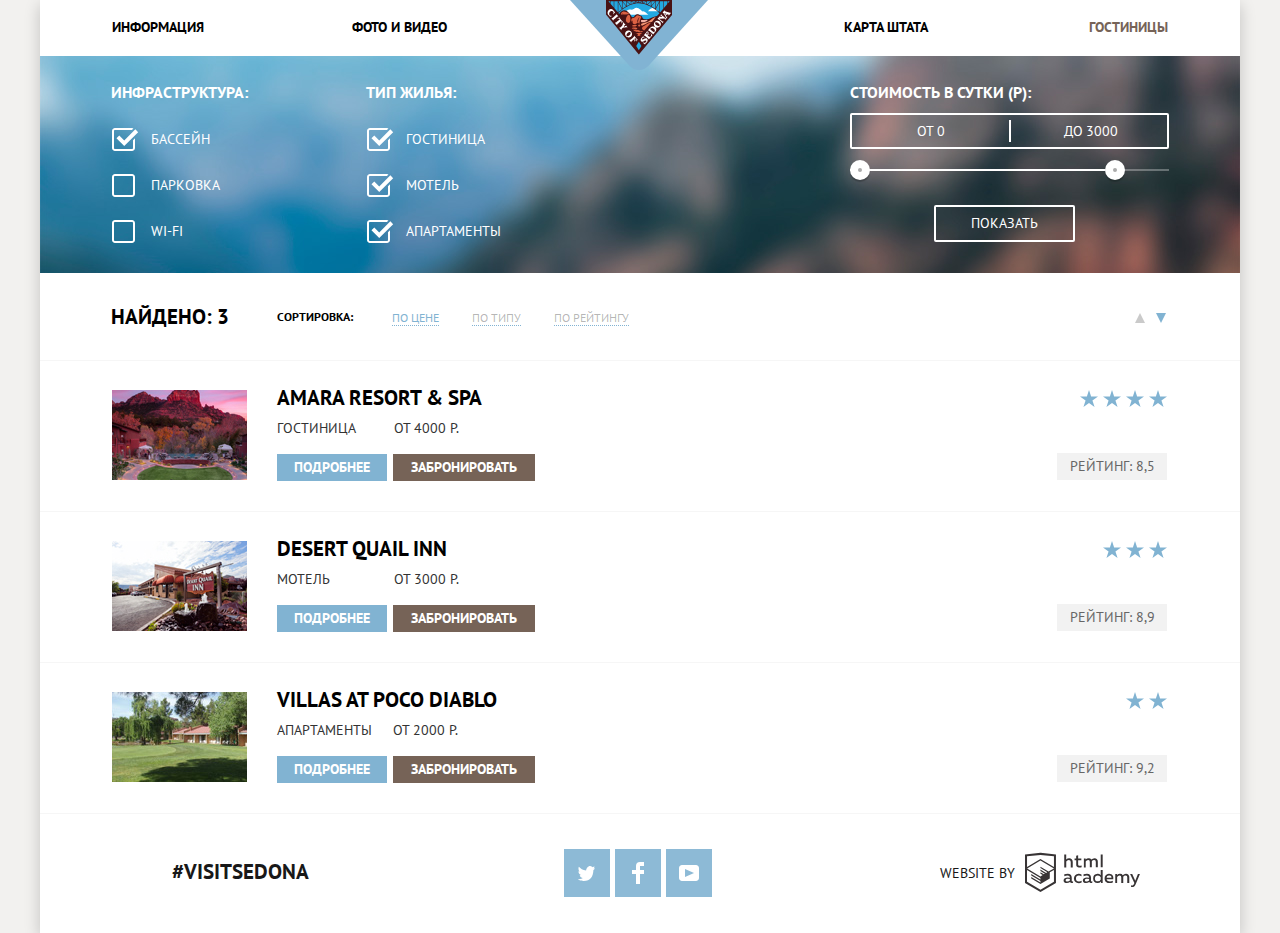
==== commit 3a4e84ab: "Добавляет исправления согласно комментариям" ====
--- a/hotels.html
+++ b/hotels.html
@@ -43,7 +43,7 @@
         <h2 class="visually-hidden">Форма поиска гостиницы</h2>
         <form class="form-inner">
           <!-- Группа чекбоксов Инфраструктура -->
-          <fieldset class="form-inner__form-group">
+          <fieldset class="form-inner__form-group form-inner__form-group--infrastructure">
             <legend class="form-inner__form-title">
               Инфраструктура:
             </legend>
@@ -67,8 +67,8 @@
           </fieldset>
 
           <!-- Группа чекбоксов Тип жилья -->
-          <fieldset class="form-inner__form-group">
-            <legend class="form-inner__form-title">
+          <fieldset class="form-inner__form-group form-inner__form-group--type-housing">
+            <legend class="form-inner__form-title ">
               Тип жилья:
             </legend>
             <ul class="form-inner__list" role="none">
@@ -91,24 +91,24 @@
           </fieldset>
 
           <!-- Выбор из диапазона -->
-          <fieldset class="form-inner__form-group">
+          <fieldset class="form-inner__form-group form-inner__form-group--cost-day">
             <legend class="form-inner__form-title">
               Стоимость в сутки (Р):
             </legend>
 
             <div class="form-inner__price-fields">
               <label class="form-inner__label">От
-                <input class="form-inner__input form-inner__input--text" type="text" name="price-min" value="0"
-                  placeholder="От 0">
+                <input class="form-inner__input form-inner__input--text" type="text" name="price-min" value="0">
               </label>
               <label class="form-inner__label">До
-                <input class="form-inner__input form-inner__input--text" type="text" name="price-max" value="3 000"
-                  placeholder="До 3000">
+                <input class="form-inner__input form-inner__input--text" type="text" name="price-max" value="3000">
               </label>
             </div>
             <div class="form-inner__range">
-              <div class="form-inner__range-bar"></div>
-              <div class="form-inner__range-bar form-inner__range-bar--fill"></div>
+              <div class="form-inner__range-bar">
+                <div class="form-inner__range-bar form-inner__range-bar--fill"></div>
+              </div>
+
               <button class="form-inner__range-grip form-inner__range-grip--min" type="button">
                 <span class="visually-hidden">Минимальное значение цены</span>
               </button>
@@ -148,7 +148,6 @@
             <a class="sorting__direction-link sorting__direction-link--down sorting__direction-link--current"
               href="#">
               <span class="visually-hidden">По убыванию</span>
-
             </a>
           </li>
         </ul>
--- a/css/style.css
+++ b/css/style.css
@@ -66,6 +66,7 @@
 
 .navigation-header__list {
   display: flex;
+  flex-wrap: wrap;
   align-items: center;
 
   margin: 0;
@@ -135,6 +136,7 @@
     1200px 773px;
 
   background-repeat: no-repeat;
+  background-color: #283739;
 }
 
 .main__title {
@@ -173,29 +175,33 @@
   margin-left: auto;
 }
 
-.features__item:nth-child(1) {
+.features__item--image-right {
   background-image: url("../img/feature-1.jpg");
   background-position: top 0 right 0;
   background-size: 800px 256px;
   background-repeat: no-repeat;
 }
 
-.features__item:nth-child(2) {
+.features__item--image-left {
   background-image: url("../img/feature-2.jpg");
   background-position: top 0 left 0;
   background-size: 800px 256px;
   background-repeat: no-repeat;
 }
 
-.features__item:nth-child(1),
-.features__item:nth-child(2) {
+.features__item--image-right,
+.features__item--image-left {
   flex-basis: 100%;
 
   background-color: #81b3d2;
 }
 
-.features__item:nth-child(2) {
+.features__item--image-left {
   text-align: right;
+}
+
+.features__item--without-image {
+  background-color: #eeeeee;
 }
 
 .features__title {
@@ -235,7 +241,7 @@
 
 .features-item__description {
   margin: 0;
-  margin-bottom: 57px;
+  margin-bottom: 56px;
   padding: 0;
 }
 
@@ -253,6 +259,7 @@
 
 .city-attractions {
   display: flex;
+  flex-wrap: wrap;
 
   margin: 0;
   padding: 0;
@@ -270,7 +277,7 @@
   padding-top: 160px;
 }
 
-.city-attractions__item .city-attractions__title::before {
+.city-attractions__title::before {
   content: "";
 
   position: absolute;
@@ -279,7 +286,7 @@
   background-position: 0 0;
 }
 
-.city-attractions__item:nth-child(1) .city-attractions__title:before {
+.city-attractions__title--accommodation:before {
   top: 60px;
   left: 160px;
 
@@ -289,7 +296,7 @@
   background-image: url("../img/icon-1.svg");
 }
 
-.city-attractions__item:nth-child(2) .city-attractions__title:before {
+.city-attractions__title--food:before {
   top: 60px;
   left: 160px;
 
@@ -299,7 +306,7 @@
   background-image: url("../img/icon-3.svg");
 }
 
-.city-attractions__item:nth-child(3) .city-attractions__title:before {
+.city-attractions__title--souvenirs:before {
   top: 55px;
   left: 170px;
 
@@ -337,7 +344,7 @@
 
   width: 435px;
   margin: 0 auto;
-  margin-bottom: 45px;
+  margin-bottom: 48px;
   padding-top: 50px;
 }
 
@@ -412,16 +419,25 @@
   width: 568px;
   padding-left: 55px;
   padding-top: 55px;
-  padding-right: 53px;
+  padding-right: 55px;
   padding-bottom: 55px;
   background-color: #ffffff;
   box-shadow: 0px 7px 15px 0 rgba(0, 1, 1, 0.15);
 }
 
-.hotel-search__field {
+.hotel-search__wrapper-field {
   position: relative;
 
-  padding-bottom: 29px;
+  display: flex;
+  align-items: center;
+  justify-content: space-between;
+  margin-bottom: 30px;
+}
+
+.hotel-search__wrapper-people-number {
+  display: flex;
+  align-items: center;
+  justify-content: space-between;
 }
 
 .hotel-search__field-name {
@@ -429,18 +445,6 @@
   font-weight: 700;
 }
 
-.hotel-search__wrapper-label .hotel-search__field {
-  padding-bottom:0;
-}
-
-.hotel-search__field-name--arrival-date{
-  margin-right: 19px;
-}
-
-.hotel-search__field-name--departure-date {
-  margin-right: 16px;
-}
-
 .hotel-search__field-name--adults,
 .hotel-search__field-name--children {
   align-self: center;
@@ -455,8 +459,8 @@
 }
 
 .hotel-search__input {
-  padding-left: 12px;
-  padding-right: 12px;
+  padding-left: 11px;
+  padding-right: 11px;
 
   height: 38px;
 
@@ -469,7 +473,7 @@
 }
 
 .hotel-search__input:hover {
-  background-color: #ebebeb;
+  background-color: #f2f2f2;
 }
 
 .hotel-search__input:focus {
@@ -484,8 +488,9 @@
 
 .hotel-search__input--people-number {
   width: 38px;
-
-  text-align: left;
+  padding: 0;
+
+  text-align: center;
 }
 
 ::-moz-placeholder {
@@ -508,7 +513,7 @@
 .hotel-search__icon-date {
   position: absolute;
   top: 8px;
-  right: 3px;
+  right: 4px;
   border: 0;
   background-color: transparent;
   cursor: pointer;
@@ -533,21 +538,6 @@
 
 .hotel-search__icon-date:active {
   outline: none;
-}
-
-.hotel-search__wrapper-label {
-  display: flex;
-
-  margin-bottom: 30px;
-}
-
-.hotel-search__wrapper-label .hotel-search__field {
-  display: flex;
-  flex-wrap: wrap;
-}
-
-.hotel-search__wrapper-label .hotel-search__field:nth-child(1) {
-  margin-right: 53px;
 }
 
 .hotel-search__icon-minus,
@@ -567,7 +557,7 @@
   content: "";
 
   position: absolute;
-  top: 19px;
+  top: 17px;
   left: 13px;
 
   width: 11px;
@@ -592,12 +582,12 @@
 
 .hotel-search__icon-minus:active::before,
 .hotel-search__icon-plus:active::before,
-.hotel-search__icon-plus:active:after {
+.hotel-search__icon-plus:active::after {
   background-color: #81b3d2;
 }
 
 .hotel-search__icon-minus:focus,
-.hotel-search__icon-plus:hover {
+.hotel-search__icon-plus:focus {
   outline: none;
 }
 
@@ -606,7 +596,7 @@
 
   width: 458px;
   min-height: 58px;
-  margin-top: 26px;
+  margin-top: 24px;
 
   background-color: #81b3d2;
 }
@@ -642,6 +632,7 @@
   background-image: url("../img/filter_inner_background.jpg");
   background-repeat: no-repeat;
   background-size: 1200px 562px;
+  background-color: #283739;
 }
 
 .form-inner {
@@ -658,19 +649,19 @@
   border: 0;
 }
 
-.form-inner__form-group:nth-child(1) {
+.form-inner__form-group--infrastructure {
   margin-right: 118px;
 }
 
-.form-inner__form-group:nth-child(2) {
+.form-inner__form-group--type-housing {
   margin-right: auto;
 }
 
-.form-inner__form-group:nth-child(3) {
+.form-inner__form-group--cost-day {
   width: 319px;
 }
 
-.form-inner__form-group:nth-child(3) .form-inner__form-title {
+.form-inner__form-group--cost-day .form-inner__form-title {
   margin-bottom: 10px;
 }
 
@@ -714,11 +705,6 @@
   border-radius: 2px;
 }
 
-.form-inner__input--text {
-  color: #ffffff;
-  text-align: center;
-}
-
 .form-inner__input--checkbox + .form-inner__label:before {
   content: "";
 
@@ -739,7 +725,20 @@
   background-size: 27px 23px;
 }
 
+.form-inner__input--checkbox:disabled + .form-inner__label:before {
+  background-image: url("../img/checkbox-off-disabled.svg");
+}
+
+.form-inner__input--checkbox:checked:disabled + .form-inner__label:before {
+  background-image: url("../img/checkbox-on-disabled.svg");
+}
+
+.form-inner__input--checkbox:focus + .form-inner__label:before {
+  outline: rgb(0, 0, 0) auto 5px;
+}
+
 .form-inner__price-fields {
+  display: flex;
   position: relative;
 
   height: 36px;
@@ -763,14 +762,15 @@
   transform: translate(-50%, -50%);
 }
 
-.form-inner__form-group:nth-child(3) .form-inner__label {
-  display: inline-block;
-
-  width: 90px;
+.form-inner__price-fields .form-inner__label {
+  display: flex;
+  align-items: center;
+
+
+  width: 147px;
   padding-left: 65px;
 
   line-height: 38px;
-  vertical-align: top;
 
   cursor: pointer;
 }
@@ -778,23 +778,100 @@
 .form-inner__input--text {
   width: 50px;
   margin: 0;
+  padding: 0;
+  padding-left: 3px;
 
   color: inherit;
   font: inherit;
+  text-align: left;
 
   background: none;
   border: none;
 }
 
+.form-inner__range {
+  position: relative;
+}
+
+.form-inner__range-bar {
+
+  height: 2px;
+  margin-bottom: 34px;
+
+  background: rgba(255, 255, 255, 0.3);
+}
+
+.form-inner__range-bar--fill {
+  width: 80%;
+  background-color: #ffffff;
+}
+
+.form-inner__range-grip{
+  position: absolute;
+  top: -9px;
+  display: block;
+  border: none;
+  width: 20px;
+  height: 20px;
+  background-color: #ffffff;
+  border-radius: 50%;
+  box-shadow: 0 2px 1px 0 rgba(0, 1, 1, 0.2);
+  cursor: pointer;
+}
+
+.form-inner__range-grip::before {
+  content: "";
+
+  position: absolute;
+  top: center;
+  left: center;
+
+  width: 4px;
+  height: 4px;
+  margin-top: -2px;
+  margin-left: -2px;
+
+  background-color: #ababab;
+  border-radius: 50%;
+}
+
+.form-inner__range-grip--min {
+  left: 0;
+}
+
+.form-inner__range-grip--min {
+  left: 80%;
+}
+
+.form-inner__range-grip:hover,
+.form-inner__range-grip:focus {
+    position: absolute;
+    top: -9px;
+    display: block;
+    border: none;
+    width: 22px;
+    height: 22px;
+    background-color: #ffffff;
+    border-radius: 50%;
+    box-shadow: 0 2px 1px 0 rgba(0, 1, 1, 0.2);
+    cursor: pointer;
+  }
 
 
 .form-inner__button-show {
+  display: block;
+  margin-left: 84px;
+  padding: 6px 35px;
+
   font: inherit;
   color: #ffffff;
+  text-align: center;
+  text-transform: uppercase;
+
   background-color: transparent;
   border: 2px solid #ffffff;
   border-radius: 2px;
-  text-align: center;
+  cursor: pointer;
 }
 
 .form-inner__button-show:hover,
@@ -836,6 +913,7 @@
 .sorting__list,
 .sorting__direction-list {
   display: flex;
+  flex-wrap: wrap;
 }
 
 .sorting__list {
@@ -898,6 +976,8 @@
   display: inline-block;
   width: 0;
   height: 0;
+
+  vertical-align: middle;
 }
 
 .sorting__direction-link--down {
@@ -947,14 +1027,34 @@
   padding-left: 72px;
 }
 
+
+
 .catalog__item {
-  display: flex;
-
-  margin-bottom: 23px;
-  padding-bottom: 32px;
-
-
-  border-bottom: 1px solid #f6f6f6;
+  position: relative;
+
+  display: flex;
+  flex-wrap: wrap;
+
+  margin-bottom: 24px;
+  padding-bottom: 31px;
+}
+
+.catalog__item:last-child{
+  margin-bottom: 27px;
+}
+
+.catalog__item::after {
+  content: "";
+
+  position: absolute;
+  left: -72px;
+  bottom: 0;
+
+  width: 1200px;
+  height: 1px;
+
+
+  background-color: #f6f6f6;
 }
 
 .catalog__image {
@@ -1118,7 +1218,9 @@
 }
 
 .footer__hashtag {
-  display: block;
+  display: flex;
+  justify-content: center;
+  flex-wrap: wrap;
 
   width: 400px;
   padding-top: 45px;
@@ -1174,11 +1276,14 @@
 }
 
 .footer__wrapper-developer {
+  display: flex;
+  justify-content: center;
+  align-items: center;
+  flex-wrap: wrap;
+
   width: 400px;
   padding-top: 33px;
   padding-bottom: 34px;
-
-  text-align: center;
 }
 
 .footer__developer-name {
@@ -1186,7 +1291,7 @@
 
   margin: 0;
   padding: 0;
-  margin-right: 4px;
+  margin-right: 10px;
   vertical-align: middle;
 
   line-height: 26px;
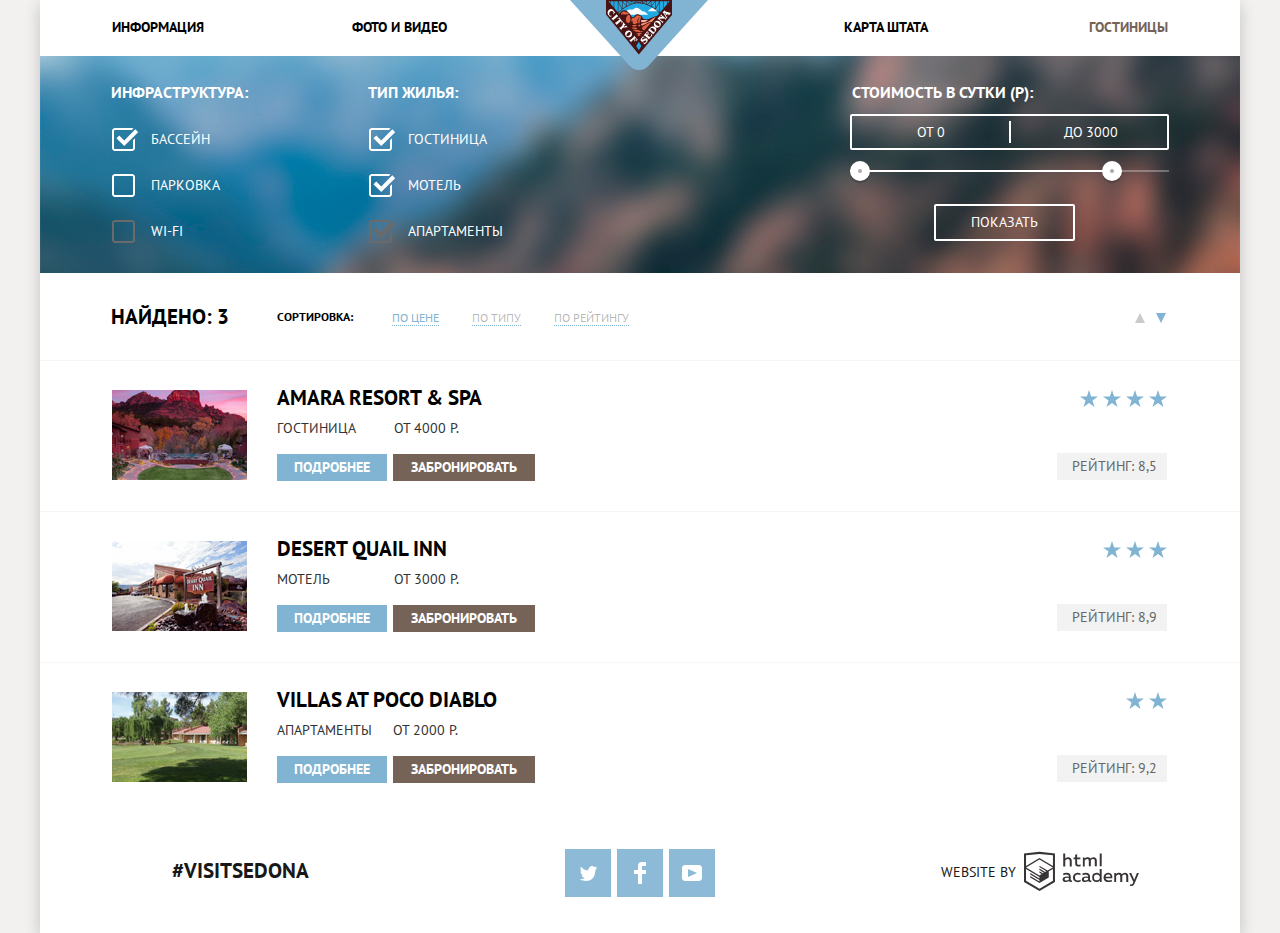
==== commit ac12084d: "Исправляет последние недочеты и создает минифицированные файлы" ====
--- a/hotels.html
+++ b/hotels.html
@@ -60,7 +60,7 @@
               </li>
               <li class="form-inner__item">
                 <input class="form-inner__input form-inner__input--checkbox visually-hidden" type="checkbox"
-                  name="infrastructure" value="wifi" id="infrastructure-wifi">
+                  name="infrastructure" value="wifi" id="infrastructure-wifi" disabled>
                 <label class="form-inner__label" for="infrastructure-wifi">wi-fi</label>
               </li>
             </ul>
@@ -84,7 +84,7 @@
               </li>
               <li class="form-inner__item">
                 <input class="form-inner__input form-inner__input--checkbox visually-hidden" type="checkbox"
-                  name="type-housing" value="apartments" id="type-apartments" checked>
+                  name="type-housing" value="apartments" id="type-apartments" checked disabled>
                 <label class="form-inner__label" for="type-apartments">Апартаменты</label>
               </li>
             </ul>
--- a/css/style.css
+++ b/css/style.css
@@ -37,7 +37,9 @@
 
   white-space: nowrap;
 
-  clip-path: inset(100%);
+  -webkit-clip-path: inset(100%);
+
+          clip-path: inset(100%);
   clip: rect(0 0 0 0);
   overflow: hidden;
 }
@@ -65,9 +67,14 @@
 }
 
 .navigation-header__list {
-  display: flex;
-  flex-wrap: wrap;
-  align-items: center;
+  display: -webkit-box;
+  display: -ms-flexbox;
+  display: flex;
+  -ms-flex-wrap: wrap;
+      flex-wrap: wrap;
+  -webkit-box-align: center;
+      -ms-flex-align: center;
+          align-items: center;
 
   margin: 0;
   padding:0;
@@ -97,7 +104,6 @@
   line-height: 26px;
   font-weight: 700;
   color: #000000;
-
 }
 
 .navigation-header__link:hover,
@@ -116,9 +122,8 @@
 /* Стили index.html */
 
 .welcome-banner {
+  height: 509px;
   margin-bottom: 60px;
-
-  height: 509px;
 
   background-image:
     url("../img/intro-mask.svg"),
@@ -151,18 +156,26 @@
 }
 
 .features__list {
-  display: flex;
-  flex-wrap: wrap;
+  display: -webkit-box;
+  display: -ms-flexbox;
+  display: flex;
+  -ms-flex-wrap: wrap;
+      flex-wrap: wrap;
+
+  margin: 0;
+  padding: 0;
+
   list-style: none;
-  margin: 0;
-  padding: 0;
 }
 
 .features__item {
-  flex-basis: 400px;
-  flex-grow: 1;
-
-  padding-top: 50px;
+  -ms-flex-preferred-size: 400px;
+      flex-basis: 400px;
+  -webkit-box-flex: 1;
+      -ms-flex-positive: 1;
+          flex-grow: 1;
+
+  padding-top: 47px;
 }
 
 .features__wrapper {
@@ -191,7 +204,8 @@
 
 .features__item--image-right,
 .features__item--image-left {
-  flex-basis: 100%;
+  -ms-flex-preferred-size: 100%;
+      flex-basis: 100%;
 
   background-color: #81b3d2;
 }
@@ -206,7 +220,7 @@
 
 .features__title {
   margin: 0;
-  margin-bottom: 50px;
+  margin-bottom: 51px;
   padding: 0;
 
   font-size: 14px;
@@ -217,7 +231,7 @@
 
 .features-item__title {
   margin: 0;
-  margin-bottom: 20px;
+  margin-bottom: 24px;
   padding: 0;
 
   font-size: 21px;
@@ -227,7 +241,7 @@
 
 .features-item__item-number {
   margin: 0;
-  margin-bottom: 25px;
+  margin-bottom: 21px;
   padding: 0;
 }
 
@@ -241,7 +255,7 @@
 
 .features-item__description {
   margin: 0;
-  margin-bottom: 56px;
+  margin-bottom: 59px;
   padding: 0;
 }
 
@@ -258,8 +272,11 @@
 }
 
 .city-attractions {
-  display: flex;
-  flex-wrap: wrap;
+  display: -webkit-box;
+  display: -ms-flexbox;
+  display: flex;
+  -ms-flex-wrap: wrap;
+      flex-wrap: wrap;
 
   margin: 0;
   padding: 0;
@@ -273,8 +290,10 @@
 .city-attractions__item {
   position: relative;
 
-  flex-basis: 400px;
-  padding-top: 160px;
+  -ms-flex-preferred-size: 400px;
+
+      flex-basis: 400px;
+  padding-top: 161px;
 }
 
 .city-attractions__title::before {
@@ -288,7 +307,7 @@
 
 .city-attractions__title--accommodation:before {
   top: 60px;
-  left: 160px;
+  left: 162px;
 
   width: 75px;
   height: 72px;
@@ -298,7 +317,7 @@
 
 .city-attractions__title--food:before {
   top: 60px;
-  left: 160px;
+  left: 162px;
 
   width: 74px;
   height: 70px;
@@ -308,7 +327,7 @@
 
 .city-attractions__title--souvenirs:before {
   top: 55px;
-  left: 170px;
+  left: 168px;
 
   width: 64px;
   height: 76px;
@@ -331,20 +350,27 @@
 }
 
 .city-attractions__description {
-  margin-bottom: 80px;
+  margin-bottom: 81px;
 
   color: #333333;
   text-align: center;
 }
 
 .hotel-search__wrapper-text{
+  display:-webkit-box;
+  display:-ms-flexbox;
   display:flex;
-  flex-direction: column;
-  align-items: center;
+  -webkit-box-orient: vertical;
+  -webkit-box-direction: normal;
+      -ms-flex-direction: column;
+          flex-direction: column;
+  -webkit-box-align: center;
+      -ms-flex-align: center;
+          align-items: center;
 
   width: 435px;
   margin: 0 auto;
-  margin-bottom: 48px;
+  margin-bottom: 47px;
   padding-top: 50px;
 }
 
@@ -355,7 +381,7 @@
 }
 
 .hotel-search__question {
-  margin-bottom: 25px;
+  margin-bottom: 24px;
 
   font-size: 30px;
   line-height: 36px;
@@ -369,11 +395,9 @@
 }
 
 .hotel-search__wrapper-form {
-  display: flex;
-  flex-direction: column;
-
   position: relative;
-  width: 568px;
+
+  width: 600px;
   margin: 0 auto;
 }
 
@@ -395,6 +419,7 @@
 
   width: 568px;
   min-height: 86px;
+  margin: 0 auto;
 
   background-color: #766357;
 }
@@ -409,35 +434,100 @@
   background-color: #503e33;
 }
 
+.hotel-search__wrapper-mask {
+  position: absolute;
+  top: 86px;
+
+  width: 600px;
+  min-height: 415px;
+
+  overflow: hidden;
+}
+
+.hotel-search__wrapper-mask--hidden {
+  display: none;
+}
+
 .hotel-search__popup-form {
   position: absolute;
-  top: 86px;
-
-  display: flex;
-  flex-direction: column;
+  top: 87px;
+  left: 16px;
+
+  display: none;
+  -webkit-box-orient: vertical;
+  -webkit-box-direction: normal;
+      -ms-flex-direction: column;
+          flex-direction: column;
 
   width: 568px;
   padding-left: 55px;
   padding-top: 55px;
   padding-right: 55px;
   padding-bottom: 55px;
+
   background-color: #ffffff;
   box-shadow: 0px 7px 15px 0 rgba(0, 1, 1, 0.15);
 }
 
+.hotel-search__popup-form--show {
+  top: -386px;
+
+  display: -webkit-box;
+
+  display: -ms-flexbox;
+
+  display: flex;
+
+  -webkit-animation-name: move-popup;
+
+          animation-name: move-popup;
+  -webkit-animation-duration: 1s;
+          animation-duration: 1s;
+  -webkit-animation-fill-mode: forwards;
+          animation-fill-mode: forwards;
+}
+
+@-webkit-keyframes move-popup {
+  to {
+    -webkit-transform: translateY(386px);
+            transform: translateY(386px);
+  }
+}
+
+@keyframes move-popup {
+  to {
+    -webkit-transform: translateY(386px);
+            transform: translateY(386px);
+  }
+}
+
 .hotel-search__wrapper-field {
   position: relative;
 
-  display: flex;
-  align-items: center;
-  justify-content: space-between;
+  display: -webkit-box;
+
+  display: -ms-flexbox;
+
+  display: flex;
+  -webkit-box-align: center;
+      -ms-flex-align: center;
+          align-items: center;
+  -webkit-box-pack: justify;
+      -ms-flex-pack: justify;
+          justify-content: space-between;
   margin-bottom: 30px;
 }
 
 .hotel-search__wrapper-people-number {
-  display: flex;
-  align-items: center;
-  justify-content: space-between;
+  display: -webkit-box;
+  display: -ms-flexbox;
+  display: flex;
+  -webkit-box-align: center;
+      -ms-flex-align: center;
+          align-items: center;
+  -webkit-box-pack: justify;
+      -ms-flex-pack: justify;
+          justify-content: space-between;
 }
 
 .hotel-search__field-name {
@@ -447,7 +537,8 @@
 
 .hotel-search__field-name--adults,
 .hotel-search__field-name--children {
-  align-self: center;
+  -ms-flex-item-align: center;
+      align-self: center;
 }
 
 .hotel-search__field-name--adults {
@@ -473,7 +564,8 @@
 }
 
 .hotel-search__input:hover {
-  background-color: #f2f2f2;
+  background-color: #ebebeb;
+  border: 2px solid #ebebeb;
 }
 
 .hotel-search__input:focus {
@@ -514,6 +606,7 @@
   position: absolute;
   top: 8px;
   right: 4px;
+
   border: 0;
   background-color: transparent;
   cursor: pointer;
@@ -564,11 +657,11 @@
   height: 3px;
 
   background-color: #a9a9a9;
-
 }
 
 .hotel-search__icon-plus::after {
- transform: rotate(90deg);
+ -webkit-transform: rotate(90deg);
+         transform: rotate(90deg);
 }
 
 .hotel-search__icon-minus:hover::before,
@@ -596,7 +689,7 @@
 
   width: 458px;
   min-height: 58px;
-  margin-top: 24px;
+  margin-top: 23px;
 
   background-color: #81b3d2;
 }
@@ -613,13 +706,12 @@
 
 .map {
   height: 590px;
+
   background-image: url("../img/map.jpg");
   background-position: 50% 0;
   background-repeat: no-repeat;
   background-size: 1200px 593px;
 }
-
-
 
 /* --------- Стили hotels.html ---------- */
 
@@ -633,9 +725,12 @@
   background-repeat: no-repeat;
   background-size: 1200px 562px;
   background-color: #283739;
+  background-position: 0px -55px;
 }
 
 .form-inner {
+  display: -webkit-box;
+  display: -ms-flexbox;
   display: flex;
 
   margin: 0;
@@ -650,7 +745,7 @@
 }
 
 .form-inner__form-group--infrastructure {
-  margin-right: 118px;
+  margin-right: 120px;
 }
 
 .form-inner__form-group--type-housing {
@@ -662,16 +757,18 @@
 }
 
 .form-inner__form-group--cost-day .form-inner__form-title {
-  margin-bottom: 10px;
+  margin-bottom: 11px;
+  margin-left: 2px;
 }
 
 .form-inner__list,
 .sorting__list,
 .sorting__direction-list,
 .catalog__list {
+  margin: 0;
+  padding: 0;
+
   list-style: none;
-  margin: 0;
-  padding: 0;
 }
 
 .form-inner__list {
@@ -688,6 +785,7 @@
 
 .form-inner__form-title {
   margin-bottom: 26px;
+
   font-size: 16px;
   font-weight: 700;
   color: #ffffff;
@@ -738,6 +836,8 @@
 }
 
 .form-inner__price-fields {
+  display: -webkit-box;
+  display: -ms-flexbox;
   display: flex;
   position: relative;
 
@@ -759,13 +859,18 @@
 
   background: #ffffff;
 
-  transform: translate(-50%, -50%);
+  -webkit-transform: translate(-50%, -50%);
+
+          transform: translate(-50%, -50%);
 }
 
 .form-inner__price-fields .form-inner__label {
-  display: flex;
-  align-items: center;
-
+  display: -webkit-box;
+  display: -ms-flexbox;
+  display: flex;
+  -webkit-box-align: center;
+      -ms-flex-align: center;
+          align-items: center;
 
   width: 147px;
   padding-left: 65px;
@@ -783,6 +888,7 @@
 
   color: inherit;
   font: inherit;
+  line-height: 1.15;
   text-align: left;
 
   background: none;
@@ -791,29 +897,32 @@
 
 .form-inner__range {
   position: relative;
+
+  margin-bottom: 32px;
 }
 
 .form-inner__range-bar {
-
   height: 2px;
-  margin-bottom: 34px;
 
   background: rgba(255, 255, 255, 0.3);
 }
 
 .form-inner__range-bar--fill {
   width: 80%;
+
   background-color: #ffffff;
 }
 
 .form-inner__range-grip{
   position: absolute;
   top: -9px;
+
   display: block;
-  border: none;
   width: 20px;
   height: 20px;
+
   background-color: #ffffff;
+  border: none;
   border-radius: 50%;
   box-shadow: 0 2px 1px 0 rgba(0, 1, 1, 0.2);
   cursor: pointer;
@@ -823,8 +932,8 @@
   content: "";
 
   position: absolute;
-  top: center;
-  left: center;
+  top: 50%;
+  left: 50%;
 
   width: 4px;
   height: 4px;
@@ -839,8 +948,8 @@
   left: 0;
 }
 
-.form-inner__range-grip--min {
-  left: 80%;
+.form-inner__range-grip--max {
+  left: 79%;
 }
 
 .form-inner__range-grip:hover,
@@ -848,15 +957,16 @@
     position: absolute;
     top: -9px;
     display: block;
-    border: none;
+
     width: 22px;
     height: 22px;
+
     background-color: #ffffff;
+    border: none;
     border-radius: 50%;
     box-shadow: 0 2px 1px 0 rgba(0, 1, 1, 0.2);
     cursor: pointer;
   }
-
 
 .form-inner__button-show {
   display: block;
@@ -883,16 +993,17 @@
 }
 
 .sorting {
-  display: flex;
-
+  display: -webkit-box;
+  display: -ms-flexbox;
+  display: flex;
+  -webkit-box-align: center;
+      -ms-flex-align: center;
+          align-items: center;
   padding-top: 31px;
   padding-bottom: 30px;
   padding-right: 63px;
   padding-left: 71px;
 
-  align-items: center;
-
-
   border-bottom: 1px solid #f6f6f6;
 }
 
@@ -912,8 +1023,11 @@
 
 .sorting__list,
 .sorting__direction-list {
-  display: flex;
-  flex-wrap: wrap;
+  display: -webkit-box;
+  display: -ms-flexbox;
+  display: flex;
+  -ms-flex-wrap: wrap;
+      flex-wrap: wrap;
 }
 
 .sorting__list {
@@ -1023,18 +1137,20 @@
 .catalog {
   padding-top: 24px;
   padding-right: 73px;
-  padding-bottom: 88px;
+  padding-bottom: 89px;
   padding-left: 72px;
 }
-
-
 
 .catalog__item {
   position: relative;
 
-  display: flex;
-  flex-wrap: wrap;
-
+  display: -webkit-box;
+
+  display: -ms-flexbox;
+
+  display: flex;
+  -ms-flex-wrap: wrap;
+      flex-wrap: wrap;
   margin-bottom: 24px;
   padding-bottom: 31px;
 }
@@ -1053,7 +1169,6 @@
   width: 1200px;
   height: 1px;
 
-
   background-color: #f6f6f6;
 }
 
@@ -1084,6 +1199,8 @@
 }
 
 .catalog__container {
+  display: -webkit-box;
+  display: -ms-flexbox;
   display: flex;
   margin-bottom: 15px;
 }
@@ -1113,11 +1230,11 @@
   margin-right: 2px;
   padding-top: 3px;
   padding-bottom: 3px;
-  vertical-align: middle;
 
   color: #ffffff;
   font-weight: 700;
   text-align: center;
+  vertical-align: middle;
 }
 
 .catalog__button--more-details {
@@ -1161,9 +1278,12 @@
 }
 
 .catalog__stars-list {
-  display: flex;
-  justify-content: flex-end;
-
+  display: -webkit-box;
+  display: -ms-flexbox;
+  display: flex;
+  -webkit-box-pack: end;
+      -ms-flex-pack: end;
+          justify-content: flex-end;
   margin-bottom: 46px;
   padding-top: 5px;
 
@@ -1187,7 +1307,6 @@
   height: 17px;
   background-image: url("../img/star.svg");
   background-size: 18px 17px;
-
 }
 
 .catalog__raiting-numbers {
@@ -1199,6 +1318,8 @@
   margin-left: auto;
   padding: 0;
   padding-top: 3px;
+  padding-left: 4px;
+
   background-color: #f2f2f2;
 
   color: #666666;
@@ -1208,23 +1329,33 @@
 /* Стили Footer */
 
 .footer {
-  display: flex;
-  align-items: start;
-
-  margin-top: -115px;
+  display: -webkit-box;
+  display: -ms-flexbox;
+  display: flex;
+  -webkit-box-align: start;
+      -ms-flex-align: start;
+          align-items: start;
+
+  margin-top: -117px;
 
   background-color: #ffffff;
   opacity: 0.9;
 }
 
 .footer__hashtag {
-  display: flex;
-  justify-content: center;
-  flex-wrap: wrap;
+  display: -webkit-box;
+  display: -ms-flexbox;
+  display: flex;
+  -webkit-box-pack: center;
+      -ms-flex-pack: center;
+          justify-content: center;
+  -ms-flex-wrap: wrap;
+      flex-wrap: wrap;
 
   width: 400px;
   padding-top: 45px;
   padding-bottom: 48px;
+
   font-size: 21px;
   font-weight: 700;
   line-height: 26px;
@@ -1233,32 +1364,47 @@
 }
 
 .footer__socials-list {
-  display: flex;
-  flex-wrap: wrap;
-  justify-content: center;
-
+  display: -webkit-box;
+  display: -ms-flexbox;
+  display: flex;
+  -ms-flex-wrap: wrap;
+      flex-wrap: wrap;
+  -webkit-box-pack: center;
+      -ms-flex-pack: center;
+          justify-content: center;
   width: 400px;
   margin: 0;
   padding: 0;
-  padding-top: 35px;
+  padding-top: 36px;
   padding-bottom: 31px;
 
   list-style: none;
 }
 
 .footer__socials-item {
-  margin-right: 5px;
+  margin-right: 6px;
   margin-bottom: 5px;
 }
 
+.footer__socials-item:last-child {
+  margin-right: 0;
+}
+
 .footer__socials-link {
-  display: flex;
-  align-items: center;
-  justify-content: center;
-  flex-wrap: wrap;
-
+  display: -webkit-box;
+  display: -ms-flexbox;
+  display: flex;
+  -webkit-box-align: center;
+      -ms-flex-align: center;
+          align-items: center;
+  -webkit-box-pack: center;
+      -ms-flex-pack: center;
+          justify-content: center;
+  -ms-flex-wrap: wrap;
+      flex-wrap: wrap;
   width: 46px;
   height: 48px;
+
   background-color: #81b3d2;
 }
 
@@ -1276,10 +1422,17 @@
 }
 
 .footer__wrapper-developer {
-  display: flex;
-  justify-content: center;
-  align-items: center;
-  flex-wrap: wrap;
+  display: -webkit-box;
+  display: -ms-flexbox;
+  display: flex;
+  -webkit-box-pack: center;
+      -ms-flex-pack: center;
+          justify-content: center;
+  -webkit-box-align: center;
+      -ms-flex-align: center;
+          align-items: center;
+  -ms-flex-wrap: wrap;
+      flex-wrap: wrap;
 
   width: 400px;
   padding-top: 33px;
@@ -1291,14 +1444,13 @@
 
   margin: 0;
   padding: 0;
-  margin-right: 10px;
+  margin-right: 8px;
   vertical-align: middle;
 
   line-height: 26px;
-
-}
-
-.footer__developer-link path  {
+}
+
+.footer__developer-link path {
   fill: #231f20;
 }
 
@@ -1307,13 +1459,13 @@
   fill: #81b3d2;
 }
 
-.footer__developer-link:active path  {
+.footer__developer-link:active path {
   fill: #bdbbbc;
 }
 
 .footer__logo {
   display: inline-block;
-
   margin-top: 5px;
+
   vertical-align: middle;
 }
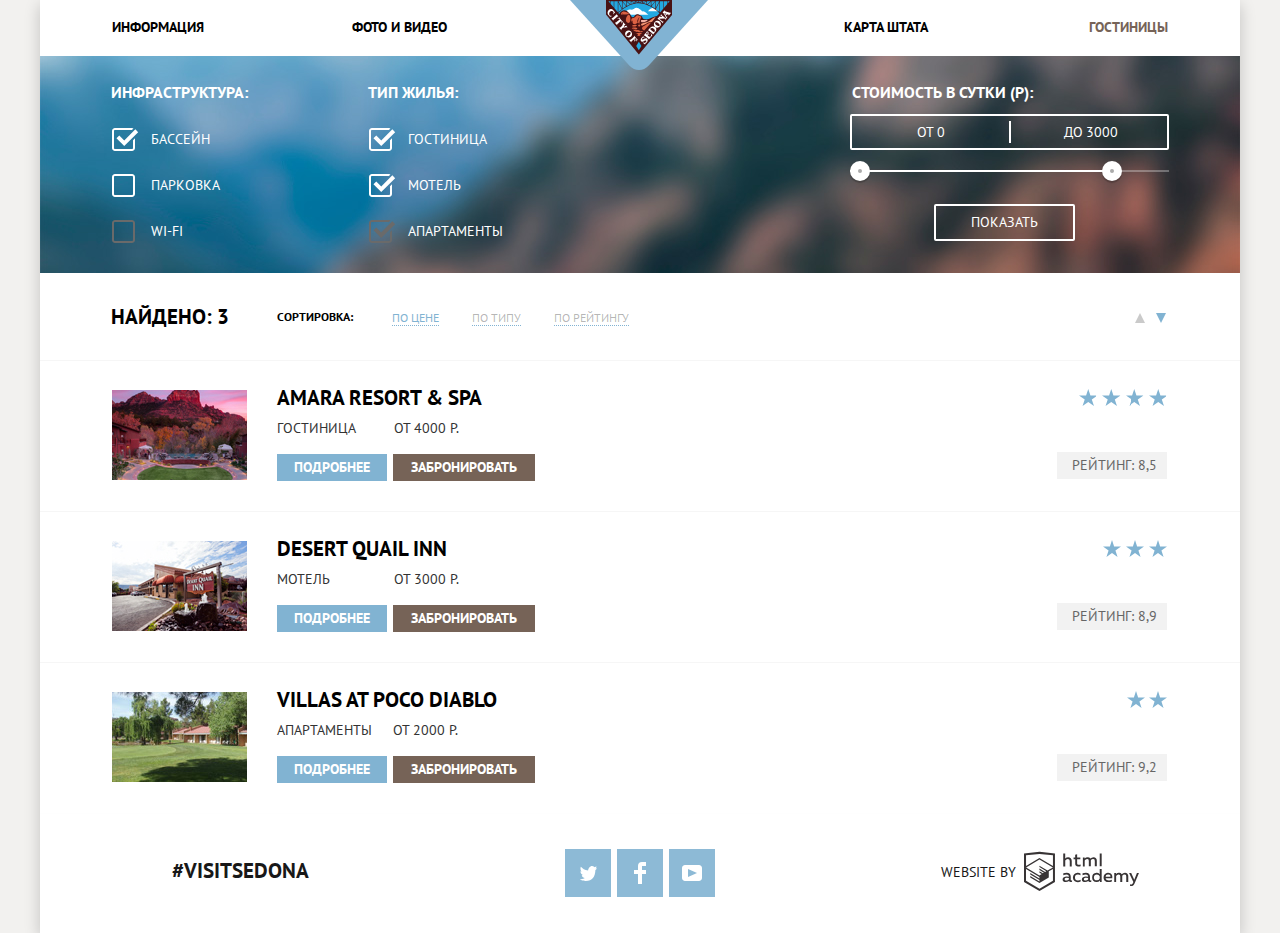
==== commit a46ab53f: "Исправляет ошибки отмеченные проверяющим наставником" ====
--- a/hotels.html
+++ b/hotels.html
@@ -5,7 +5,7 @@
   <meta charset="utf-8">
   <title>Сайт города Седона</title>
   <link href="https://fonts.googleapis.com/css?family=PT+Sans:400,700&display=swap&subset=cyrillic" rel="stylesheet">
-  <link href="css/normalize.css" rel="stylesheet">
+  <link href="css/normalize.min.css" rel="stylesheet">
   <link href="css/style.css" rel="stylesheet">
 </head>
 
@@ -95,7 +95,6 @@
             <legend class="form-inner__form-title">
               Стоимость в сутки (Р):
             </legend>
-
             <div class="form-inner__price-fields">
               <label class="form-inner__label">От
                 <input class="form-inner__input form-inner__input--text" type="text" name="price-min" value="0">
@@ -108,7 +107,6 @@
               <div class="form-inner__range-bar">
                 <div class="form-inner__range-bar form-inner__range-bar--fill"></div>
               </div>
-
               <button class="form-inner__range-grip form-inner__range-grip--min" type="button">
                 <span class="visually-hidden">Минимальное значение цены</span>
               </button>
@@ -116,7 +114,6 @@
                 <span class="visually-hidden">Максимальное значение цены</span>
               </button>
             </div>
-
             <button class="form-inner__button-show" type="submit">Показать</button>
           </fieldset>
         </form>
@@ -136,7 +133,6 @@
           <li class="sorting__item">
             <a class="sorting__link" href="#">По рейтингу</a>
           </li>
-
         </ul>
         <ul class="sorting__direction-list">
           <li class="sorting__direction-item">
@@ -145,8 +141,7 @@
             </a>
           </li>
           <li class="sorting__direction-item">
-            <a class="sorting__direction-link sorting__direction-link--down sorting__direction-link--current"
-              href="#">
+            <a class="sorting__direction-link sorting__direction-link--down sorting__direction-link--current" href="#">
               <span class="visually-hidden">По убыванию</span>
             </a>
           </li>
@@ -172,12 +167,7 @@
             </div>
             <div class="catalog__raiting">
               <span class="catalog__raiting-stars visually-hidden">Четыре звезды</span>
-              <ul class="catalog__stars-list">
-                <li class="catalog__stars-item"></li>
-                <li class="catalog__stars-item"></li>
-                <li class="catalog__stars-item"></li>
-                <li class="catalog__stars-item"></li>
-              </ul>
+              <div class="catalog__raiting-stars catalog__raiting-stars--four-stars"></div>
               <p class="catalog__raiting-numbers">Рейтинг: 8,5</p>
             </div>
           </li>
@@ -196,11 +186,7 @@
             </div>
             <div class="catalog__raiting">
               <span class="catalog__raiting-stars visually-hidden">Три звезды</span>
-              <ul class="catalog__stars-list">
-                  <li class="catalog__stars-item"></li>
-                  <li class="catalog__stars-item"></li>
-                  <li class="catalog__stars-item"></li>
-                </ul>
+              <div class="catalog__raiting-stars catalog__raiting-stars--three-stars"></div>
               <p class="catalog__raiting-numbers">Рейтинг: 8,9</p>
             </div>
           </li>
@@ -219,10 +205,7 @@
             </div>
             <div class="catalog__raiting">
               <span class="catalog__raiting-stars visually-hidden">Две звезды</span>
-              <ul class="catalog__stars-list">
-                  <li class="catalog__stars-item"></li>
-                  <li class="catalog__stars-item"></li>
-                </ul>
+              <div class="catalog__raiting-stars catalog__raiting-stars--two-stars"></div>
               <p class="catalog__raiting-numbers">Рейтинг: 9,2</p>
             </div>
           </li>
@@ -232,48 +215,54 @@
 
     <!-- Подвал сайта -->
     <footer class="footer">
-        <span class="footer__hashtag">#visitsedona</span>
-        <ul class="footer__socials-list">
-          <li class="footer__socials-item">
-            <a href="#" class="footer__socials-link footer__socials-link--twitter" aria-label="Наша группа в Twitter">
-              <span class="visually-hidden">Наша группа в Twitter</span>
-              <svg xmlns="http://www.w3.org/2000/svg" xmlns:xlink="http://www.w3.org/1999/xlink" width="17" height="15" viewbox="0 0 17 15">
-                <path fill="#FFF" d="M10.95.144c1.685-.496 2.984.27 3.577 1.179.673-.231 1.331-.481 2.011-.708a2.345 2.345 0 0 1-.857 1.768c.685.17 1.304-.491 1.304-.491-.169 1-1.006 1.788-1.563 2.024-.231 6.75-3.175 11.217-10.077 11.082h-.446c-.41 0-4.164-.46-4.898-1.887 2.271.196 3.893-.422 4.693-1.177-.96-.3-2.679-.477-2.979-2.95.349.106.564.228 1.19.119C1.705 8.247.374 7.53.448 5.33c.285.328 1.067.536 1.34.472C1.085 5.561-.182 2.442.894.85c1.818 1.854 3.735 3.606 7.152 3.773C8.254 2.33 9.183.793 10.95.144z"/>
-              </svg>
-            </a>
-          </li>
-          <li class="footer__socials-item">
-            <a href="#" class="footer__socials-link footer__socials-link--facebook" aria-label="Наша группа в Facebook">
-              <span class="visually-hidden">Наша группа в Facebook</span>
-              <svg xmlns="http://www.w3.org/2000/svg" width="12" height="22" viewbox="0 0 12 22">
-                <path fill="#FFF" d="M12 4V0H8a4 4 0 0 0-4 4v4H0v4h4v10h4V12h4V8H8V4h4z"/>
-              </svg>
-            </a>
-          </li>
-          <li class="footer__socials-item">
-            <a href="#" class="footer__socials-link footer__socials-link--youtube" aria-label="Наша группа в Youtube">
-              <span class="visually-hidden">Наша группа в Youtube</span>
-              <svg xmlns="http://www.w3.org/2000/svg" xmlns:xlink="http://www.w3.org/1999/xlink" width="20" height="16" viewbox="0 0 20 16">
-                <path fill="#FFF" d="M17 0H3C1.35 0 0 1.35 0 3v10c0 1.65 1.35 3 3 3h14c1.65 0 3-1.35 3-3V3c0-1.65-1.35-3-3-3zM6.027 11.998V4.002L15.014 8l-8.987 3.998z"/>
-              </svg>
-
-            </a>
-          </li>
-        </ul>
-        <div class="footer__wrapper-developer">
-          <p class="footer__developer-name">Website by</p>
-          <span class="footer__logo">
-            <a class="footer__developer-link" href="https://htmlacademy.ru/intensive/htmlcss">
-              <!-- <img class="footer__developer-image" src="img/logo-htmlacademy.svg" width="115" height="41"
+      <span class="footer__hashtag">#visitsedona</span>
+      <ul class="footer__socials-list">
+        <li class="footer__socials-item">
+          <a href="#" class="footer__socials-link footer__socials-link--twitter" aria-label="Наша группа в Twitter">
+            <span class="visually-hidden">Наша группа в Twitter</span>
+            <svg xmlns="http://www.w3.org/2000/svg" xmlns:xlink="http://www.w3.org/1999/xlink" width="17" height="15"
+              viewbox="0 0 17 15">
+              <path fill="#FFF"
+                d="M10.95.144c1.685-.496 2.984.27 3.577 1.179.673-.231 1.331-.481 2.011-.708a2.345 2.345 0 0 1-.857 1.768c.685.17 1.304-.491 1.304-.491-.169 1-1.006 1.788-1.563 2.024-.231 6.75-3.175 11.217-10.077 11.082h-.446c-.41 0-4.164-.46-4.898-1.887 2.271.196 3.893-.422 4.693-1.177-.96-.3-2.679-.477-2.979-2.95.349.106.564.228 1.19.119C1.705 8.247.374 7.53.448 5.33c.285.328 1.067.536 1.34.472C1.085 5.561-.182 2.442.894.85c1.818 1.854 3.735 3.606 7.152 3.773C8.254 2.33 9.183.793 10.95.144z" />
+            </svg>
+          </a>
+        </li>
+        <li class="footer__socials-item">
+          <a href="#" class="footer__socials-link footer__socials-link--facebook" aria-label="Наша группа в Facebook">
+            <span class="visually-hidden">Наша группа в Facebook</span>
+            <svg xmlns="http://www.w3.org/2000/svg" width="12" height="22" viewbox="0 0 12 22">
+              <path fill="#FFF" d="M12 4V0H8a4 4 0 0 0-4 4v4H0v4h4v10h4V12h4V8H8V4h4z" />
+            </svg>
+          </a>
+        </li>
+        <li class="footer__socials-item">
+          <a href="#" class="footer__socials-link footer__socials-link--youtube" aria-label="Наша группа в Youtube">
+            <span class="visually-hidden">Наша группа в Youtube</span>
+            <svg xmlns="http://www.w3.org/2000/svg" xmlns:xlink="http://www.w3.org/1999/xlink" width="20" height="16"
+              viewbox="0 0 20 16">
+              <path fill="#FFF"
+                d="M17 0H3C1.35 0 0 1.35 0 3v10c0 1.65 1.35 3 3 3h14c1.65 0 3-1.35 3-3V3c0-1.65-1.35-3-3-3zM6.027 11.998V4.002L15.014 8l-8.987 3.998z" />
+            </svg>
+          </a>
+        </li>
+      </ul>
+      <div class="footer__wrapper-developer">
+        <p class="footer__developer-name">Website by</p>
+        <span class="footer__logo">
+          <a class="footer__developer-link" href="https://htmlacademy.ru/intensive/htmlcss">
+            <!-- <img class="footer__developer-image" src="img/logo-htmlacademy.svg" width="115" height="41"
                 alt="htmlacademy.ru"> -->
-              <svg id="Layer_1" data-name="Layer 1" xmlns="http://www.w3.org/2000/svg" width="115" height="41" viewbox="0 0 108.08 36.85"><title>logo-htmlacademy-small1</title>
-                <path d="M44.61,26.88a2,2,0,0,0,.55-0.1v1.33a3.25,3.25,0,0,1-1.18.21,1.67,1.67,0,0,1-1.67-1,4.84,4.84,0,0,1-3.14,1.08c-1.51,0-2.91-.83-2.91-2.55,0-2.13,2-2.79,3.71-2.79a11.08,11.08,0,0,1,2.17.25v-0.3c0-1-.76-1.77-2.19-1.77a7.42,7.42,0,0,0-3,.64v-1.7a10.21,10.21,0,0,1,3.19-.55c2.36,0,3.81,1.12,3.81,3.65v3a0.54,0.54,0,0,0,.49.59h0.17Zm-6.44-1.13A1.35,1.35,0,0,0,39.63,27h0.11a3.39,3.39,0,0,0,2.41-1V24.58a9.72,9.72,0,0,0-1.81-.21c-1,0-2.16.33-2.16,1.38h0Zm12.36-6.11a5,5,0,0,1,2.57.64V22a4.08,4.08,0,0,0-2.3-.7,2.75,2.75,0,1,0,0,5.49,5,5,0,0,0,2.43-.64v1.71a6.27,6.27,0,0,1-2.76.57A4.21,4.21,0,0,1,46,24.51q0-.21,0-0.41a4.32,4.32,0,0,1,4.18-4.46h0.38Zm12.17,7.24a2,2,0,0,0,.55-0.1v1.33a3.25,3.25,0,0,1-1.18.21,1.67,1.67,0,0,1-1.67-1,4.84,4.84,0,0,1-3.14,1.08c-1.51,0-2.91-.83-2.91-2.55,0-2.13,2-2.79,3.71-2.79a11.08,11.08,0,0,1,2.17.25v-0.3c0-1-.76-1.77-2.19-1.77a7.42,7.42,0,0,0-3,.64v-1.7a10.21,10.21,0,0,1,3.19-.55c2.36,0,3.81,1.12,3.81,3.65v3a0.54,0.54,0,0,0,.49.59h0.17Zm-6.44-1.13A1.35,1.35,0,0,0,57.73,27h0.11a3.39,3.39,0,0,0,2.41-1V24.58a9.72,9.72,0,0,0-1.81-.21c-1.06,0-2.16.33-2.16,1.38h0ZM73,16V28.2H71.35V26.88a3.88,3.88,0,0,1-3.19,1.54,4.4,4.4,0,0,1,0-8.78,3.81,3.81,0,0,1,3,1.3V16H73Zm-4.53,5.22a2.76,2.76,0,1,0,0,5.52A2.86,2.86,0,0,0,71.15,25V23A2.91,2.91,0,0,0,68.49,21.27ZM79,19.64c3.31,0,4.46,2.68,3.92,5.09H76.7c0.21,1.5,1.67,2.11,3.19,2.11a6.11,6.11,0,0,0,2.64-.59v1.6a7.14,7.14,0,0,1-3,.57C77,28.42,74.78,27,74.78,24a4.18,4.18,0,0,1,4-4.39H79Zm0.09,1.54a2.28,2.28,0,0,0-2.44,2.1v0.06H81.3A2,2,0,0,0,79.13,21.18Zm5.73,7V19.87h1.65v1a3.81,3.81,0,0,1,2.78-1.27A2.86,2.86,0,0,1,91.89,21a4.12,4.12,0,0,1,2.91-1.33A3.06,3.06,0,0,1,98,23V28.2h-1.9V23.05a1.59,1.59,0,0,0-1.42-1.75H94.42a2.8,2.8,0,0,0-2.07,1.12V28.2h-1.9V23.05A1.59,1.59,0,0,0,89,21.31H88.8a3,3,0,0,0-2.21,1.29v5.63H84.86Zm21.31-8.33h1.9l-3.91,9.46c-0.9,2.17-2.09,2.86-3.35,2.86a4.76,4.76,0,0,1-1.1-.14V30.46a2.86,2.86,0,0,0,.85.12c0.9,0,1.58-.64,2.07-1.9l0.17-.42-4-8.4h2l2.86,6.29ZM38.73,1.46V6.22a3.81,3.81,0,0,1,2.7-1.14,3.25,3.25,0,0,1,3.44,3.4v5.15H43V8.72a1.81,1.81,0,0,0-1.61-2h-0.3a2.93,2.93,0,0,0-2.32,1.39v5.52h-1.9V1.46h1.9ZM49.94,2.31v3h3V6.91h-3v3.81c0,1.1.5,1.46,1.58,1.46a4.49,4.49,0,0,0,1.69-.33v1.6A6.8,6.8,0,0,1,51,13.8a2.55,2.55,0,0,1-2.86-2.74V6.89H46.58V5.26h1.5V2.74Zm5.4,11.31V5.28H57v1A3.81,3.81,0,0,1,59.77,5a2.86,2.86,0,0,1,2.6,1.33A4.12,4.12,0,0,1,65.28,5,3.06,3.06,0,0,1,68.44,8.4v5.21h-1.9V8.46a1.59,1.59,0,0,0-1.42-1.75H64.89a2.8,2.8,0,0,0-2.07,1.12v5.78h-1.9V8.46A1.59,1.59,0,0,0,59.5,6.71H59.27A3,3,0,0,0,57.06,8v5.63H55.34ZM71.17,1.45H73V13.6H71.17V1.45ZM14.71,0H14.55L0,1.54V28.21l14.55,8.66,14.55-8.66V1.54Zm12.5,27.1L14.55,34.64,1.9,27.12V16.18l12.59,7.5V25L5.86,19.9v1.31l8.68,5.21v1.39L5.87,22.65V24l8.68,5.21,8.75-5.24V18.31L27.2,16V27.12Zm0-12.53-3.48,2-1.6,1L14.51,13v1.31L21,18.23H21l-0.14.09-1,.54-5.37-3.2V17l4.24,2.52-1,.67-3.2-1.9v1.31l2.1,1.24L14.5,22.1,2,14.65,14.51,7.11Zm0-1.32L14.49,5.76,1.91,13.25v-10L14.56,1.92,27.21,3.25v10h0Z" transform="translate(0 -0.02)" fill="#231f20"/>
-              </svg>
-            </a>
-          </span>
-        </div>
+            <svg id="Layer_1" data-name="Layer 1" xmlns="http://www.w3.org/2000/svg" width="115" height="41"
+              viewbox="0 0 108.08 36.85">
+              <title>logo-htmlacademy-small1</title>
+              <path
+                d="M44.61,26.88a2,2,0,0,0,.55-0.1v1.33a3.25,3.25,0,0,1-1.18.21,1.67,1.67,0,0,1-1.67-1,4.84,4.84,0,0,1-3.14,1.08c-1.51,0-2.91-.83-2.91-2.55,0-2.13,2-2.79,3.71-2.79a11.08,11.08,0,0,1,2.17.25v-0.3c0-1-.76-1.77-2.19-1.77a7.42,7.42,0,0,0-3,.64v-1.7a10.21,10.21,0,0,1,3.19-.55c2.36,0,3.81,1.12,3.81,3.65v3a0.54,0.54,0,0,0,.49.59h0.17Zm-6.44-1.13A1.35,1.35,0,0,0,39.63,27h0.11a3.39,3.39,0,0,0,2.41-1V24.58a9.72,9.72,0,0,0-1.81-.21c-1,0-2.16.33-2.16,1.38h0Zm12.36-6.11a5,5,0,0,1,2.57.64V22a4.08,4.08,0,0,0-2.3-.7,2.75,2.75,0,1,0,0,5.49,5,5,0,0,0,2.43-.64v1.71a6.27,6.27,0,0,1-2.76.57A4.21,4.21,0,0,1,46,24.51q0-.21,0-0.41a4.32,4.32,0,0,1,4.18-4.46h0.38Zm12.17,7.24a2,2,0,0,0,.55-0.1v1.33a3.25,3.25,0,0,1-1.18.21,1.67,1.67,0,0,1-1.67-1,4.84,4.84,0,0,1-3.14,1.08c-1.51,0-2.91-.83-2.91-2.55,0-2.13,2-2.79,3.71-2.79a11.08,11.08,0,0,1,2.17.25v-0.3c0-1-.76-1.77-2.19-1.77a7.42,7.42,0,0,0-3,.64v-1.7a10.21,10.21,0,0,1,3.19-.55c2.36,0,3.81,1.12,3.81,3.65v3a0.54,0.54,0,0,0,.49.59h0.17Zm-6.44-1.13A1.35,1.35,0,0,0,57.73,27h0.11a3.39,3.39,0,0,0,2.41-1V24.58a9.72,9.72,0,0,0-1.81-.21c-1.06,0-2.16.33-2.16,1.38h0ZM73,16V28.2H71.35V26.88a3.88,3.88,0,0,1-3.19,1.54,4.4,4.4,0,0,1,0-8.78,3.81,3.81,0,0,1,3,1.3V16H73Zm-4.53,5.22a2.76,2.76,0,1,0,0,5.52A2.86,2.86,0,0,0,71.15,25V23A2.91,2.91,0,0,0,68.49,21.27ZM79,19.64c3.31,0,4.46,2.68,3.92,5.09H76.7c0.21,1.5,1.67,2.11,3.19,2.11a6.11,6.11,0,0,0,2.64-.59v1.6a7.14,7.14,0,0,1-3,.57C77,28.42,74.78,27,74.78,24a4.18,4.18,0,0,1,4-4.39H79Zm0.09,1.54a2.28,2.28,0,0,0-2.44,2.1v0.06H81.3A2,2,0,0,0,79.13,21.18Zm5.73,7V19.87h1.65v1a3.81,3.81,0,0,1,2.78-1.27A2.86,2.86,0,0,1,91.89,21a4.12,4.12,0,0,1,2.91-1.33A3.06,3.06,0,0,1,98,23V28.2h-1.9V23.05a1.59,1.59,0,0,0-1.42-1.75H94.42a2.8,2.8,0,0,0-2.07,1.12V28.2h-1.9V23.05A1.59,1.59,0,0,0,89,21.31H88.8a3,3,0,0,0-2.21,1.29v5.63H84.86Zm21.31-8.33h1.9l-3.91,9.46c-0.9,2.17-2.09,2.86-3.35,2.86a4.76,4.76,0,0,1-1.1-.14V30.46a2.86,2.86,0,0,0,.85.12c0.9,0,1.58-.64,2.07-1.9l0.17-.42-4-8.4h2l2.86,6.29ZM38.73,1.46V6.22a3.81,3.81,0,0,1,2.7-1.14,3.25,3.25,0,0,1,3.44,3.4v5.15H43V8.72a1.81,1.81,0,0,0-1.61-2h-0.3a2.93,2.93,0,0,0-2.32,1.39v5.52h-1.9V1.46h1.9ZM49.94,2.31v3h3V6.91h-3v3.81c0,1.1.5,1.46,1.58,1.46a4.49,4.49,0,0,0,1.69-.33v1.6A6.8,6.8,0,0,1,51,13.8a2.55,2.55,0,0,1-2.86-2.74V6.89H46.58V5.26h1.5V2.74Zm5.4,11.31V5.28H57v1A3.81,3.81,0,0,1,59.77,5a2.86,2.86,0,0,1,2.6,1.33A4.12,4.12,0,0,1,65.28,5,3.06,3.06,0,0,1,68.44,8.4v5.21h-1.9V8.46a1.59,1.59,0,0,0-1.42-1.75H64.89a2.8,2.8,0,0,0-2.07,1.12v5.78h-1.9V8.46A1.59,1.59,0,0,0,59.5,6.71H59.27A3,3,0,0,0,57.06,8v5.63H55.34ZM71.17,1.45H73V13.6H71.17V1.45ZM14.71,0H14.55L0,1.54V28.21l14.55,8.66,14.55-8.66V1.54Zm12.5,27.1L14.55,34.64,1.9,27.12V16.18l12.59,7.5V25L5.86,19.9v1.31l8.68,5.21v1.39L5.87,22.65V24l8.68,5.21,8.75-5.24V18.31L27.2,16V27.12Zm0-12.53-3.48,2-1.6,1L14.51,13v1.31L21,18.23H21l-0.14.09-1,.54-5.37-3.2V17l4.24,2.52-1,.67-3.2-1.9v1.31l2.1,1.24L14.5,22.1,2,14.65,14.51,7.11Zm0-1.32L14.49,5.76,1.91,13.25v-10L14.56,1.92,27.21,3.25v10h0Z"
+                transform="translate(0 -0.02)" fill="#231f20" />
+            </svg>
+          </a>
+        </span>
+      </div>
     </footer>
   </div>
 </body>
-
 </html>
--- a/css/style.css
+++ b/css/style.css
@@ -64,6 +64,7 @@
   position: absolute;
   top: 0;
   left: 529px;
+  z-index: 1;
 }
 
 .navigation-header__list {
@@ -122,26 +123,31 @@
 /* Стили index.html */
 
 .welcome-banner {
+  position: relative;
+
   height: 509px;
   margin-bottom: 60px;
 
   background-image:
     url("../img/intro-mask.svg"),
-    url("../img/intro-welcome.svg"),
     url("../img/mountain.jpg");
 
   background-position:
     left 0 bottom -2px,
-    center 75px,
     0 -56px;
 
   background-size:
     1200px 60px,
-    459px 353px,
     1200px 773px;
 
   background-repeat: no-repeat;
   background-color: #283739;
+}
+
+.welcome-banner__text-image {
+  position: absolute;
+  top: 75px;
+  left: 371px;
 }
 
 .main__title {
@@ -230,8 +236,11 @@
 }
 
 .features-item__title {
-  margin: 0;
+  width: 160px;
+  margin: 0;
+  margin-right: auto;
   margin-bottom: 24px;
+  margin-left: auto;
   padding: 0;
 
   font-size: 21px;
@@ -254,9 +263,14 @@
 }
 
 .features-item__description {
-  margin: 0;
+  width: 280px;
+  margin: 0;
+  margin-right: auto;
+  margin-left: auto;
   margin-bottom: 59px;
-  padding: 0;
+  margin-left: auto;
+  padding: 0;
+  outline: 1px solid red;
 }
 
 .features-item__item-number,
@@ -271,6 +285,10 @@
   color: #ffffff;
 }
 
+.features-item__description--text-white {
+  width: 305px;
+}
+
 .city-attractions {
   display: -webkit-box;
   display: -ms-flexbox;
@@ -350,13 +368,16 @@
 }
 
 .city-attractions__description {
+  width: 300px;
+  margin-right: auto;
   margin-bottom: 81px;
+  margin-left: auto;
 
   color: #333333;
   text-align: center;
 }
 
-.hotel-search__wrapper-text{
+.hotel-search__wrapper-text {
   display:-webkit-box;
   display:-ms-flexbox;
   display:flex;
@@ -711,6 +732,7 @@
   background-position: 50% 0;
   background-repeat: no-repeat;
   background-size: 1200px 593px;
+  background-color: #e0edbb;
 }
 
 /* --------- Стили hotels.html ---------- */
@@ -913,7 +935,7 @@
   background-color: #ffffff;
 }
 
-.form-inner__range-grip{
+.form-inner__range-grip {
   position: absolute;
   top: -9px;
 
@@ -986,7 +1008,7 @@
 
 .form-inner__button-show:hover,
 .form-inner__button-show:active,
-.form-inner__button-show:focus{
+.form-inner__button-show:focus {
   color: #000000;
   background-color: #ffffff;
   border: 2px solid #ffffff;
@@ -1155,7 +1177,7 @@
   padding-bottom: 31px;
 }
 
-.catalog__item:last-child{
+.catalog__item:last-child {
   margin-bottom: 27px;
 }
 
@@ -1274,7 +1296,34 @@
 }
 
 .catalog__raiting-stars {
-  background-color: #81b3d2;
+  height: 17px;
+  margin-top: 4px;
+  margin-bottom: 46px;
+  margin-left: auto;
+
+  background-image: url(../img/star.svg);
+  background-repeat: space;
+  background-size: 18px 17px;
+}
+
+.catalog__raiting-stars--one-star {
+  width: 17px;
+}
+
+.catalog__raiting-stars--two-stars {
+  width: 40px;
+}
+
+.catalog__raiting-stars--three-stars {
+  width: 64px;
+}
+
+.catalog__raiting-stars--four-stars {
+  width: 88px;
+}
+
+.catalog__raiting-stars--five-stars {
+  width: 112px;
 }
 
 .catalog__stars-list {
